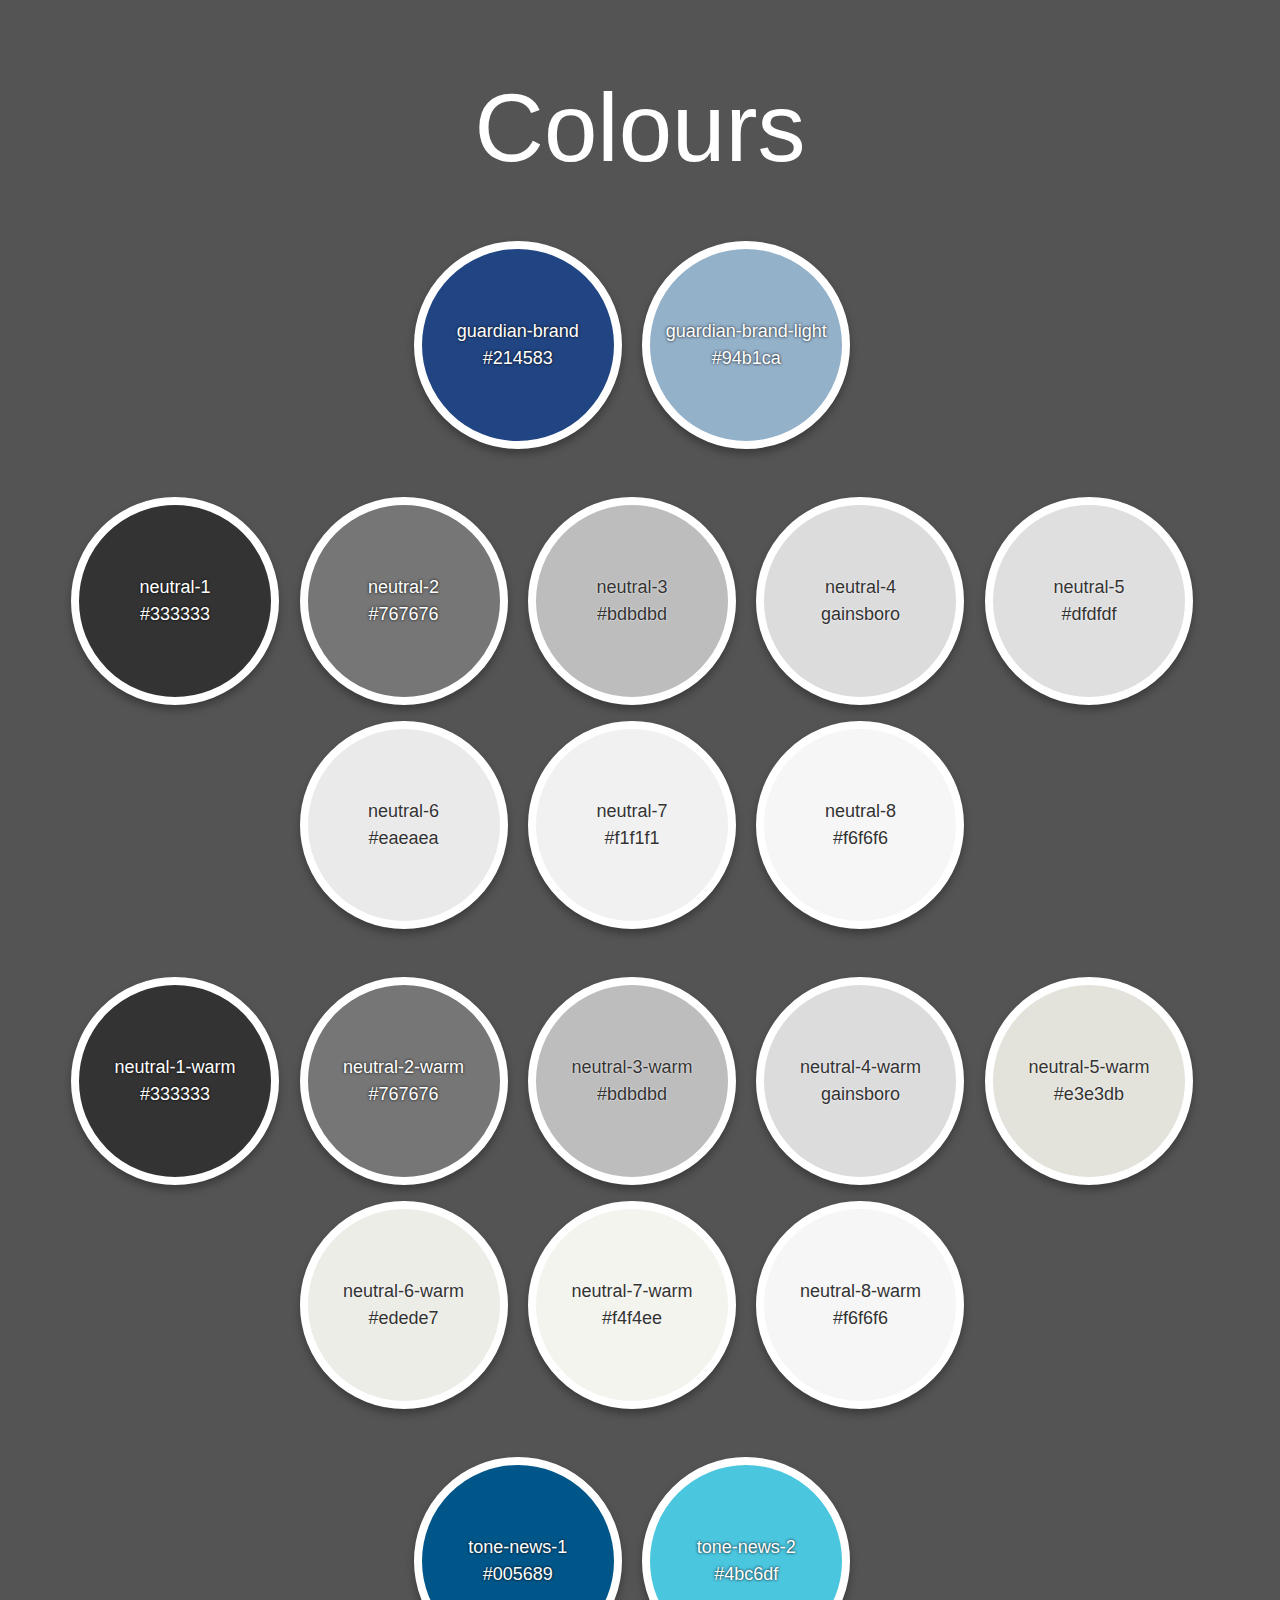
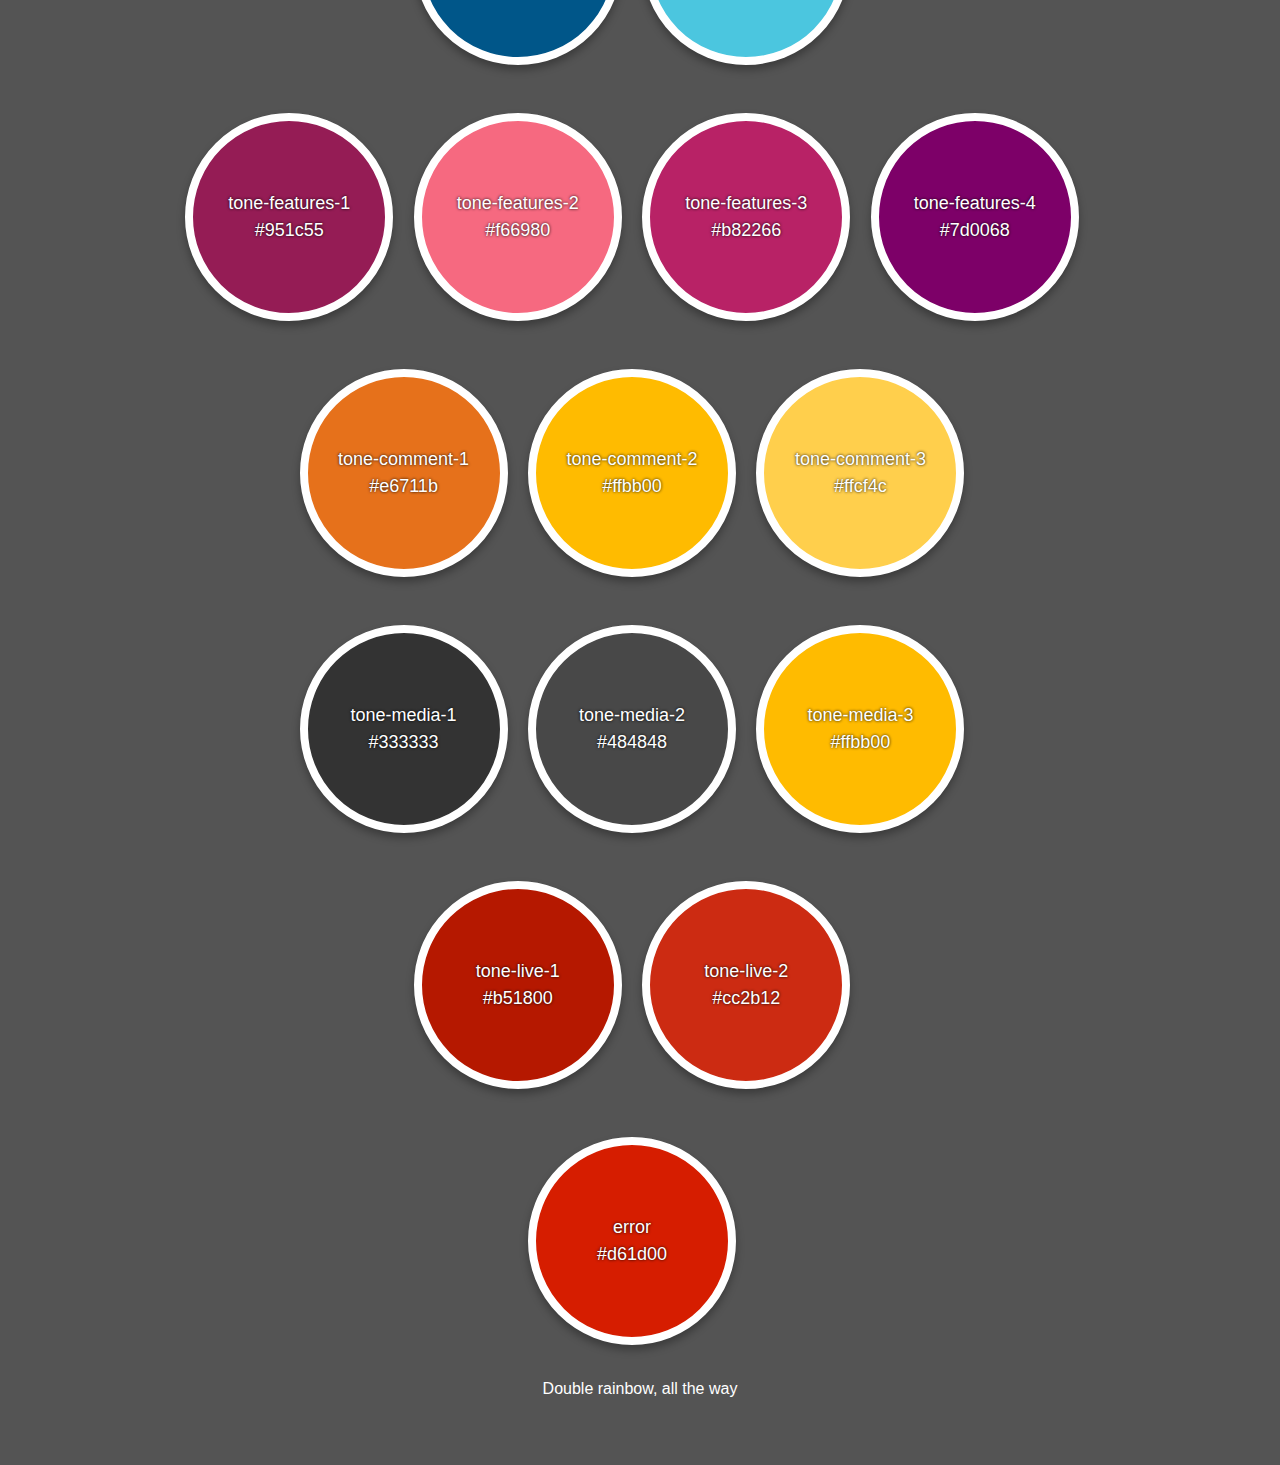
==== demo/index.html @ 1fb22610 "Initial commit" ====
<!DOCTYPE html>
<html lang="en">
<head>
    <meta name="charset" content="utf-8" />
    <title>Guardian Colours</title>
    <link href="styles.css" rel="stylesheet" type="text/css" />
</head>
<body>
    <h1>Colours</h1>

    <div class="b-guardian-brand"></div>
    <div class="b-guardian-brand-light"></div>

    <div class="clear"></div>

    <div class="b-neutral-1"></div>
    <div class="b-neutral-2"></div>
    <div class="b-neutral-3"></div>
    <div class="b-neutral-4"></div>
    <div class="b-neutral-5"></div>
    <div class="b-neutral-6"></div>
    <div class="b-neutral-7"></div>
    <div class="b-neutral-8"></div>

    <div class="clear"></div>

    <div class="b-neutral-1-warm"></div>
    <div class="b-neutral-2-warm"></div>
    <div class="b-neutral-3-warm"></div>
    <div class="b-neutral-4-warm"></div>
    <div class="b-neutral-5-warm"></div>
    <div class="b-neutral-6-warm"></div>
    <div class="b-neutral-7-warm"></div>
    <div class="b-neutral-8-warm"></div>

    <div class="clear"></div>

    <div class="b-tone-news-1"></div>
    <div class="b-tone-news-2"></div>

    <div class="clear"></div>

    <div class="b-tone-features-1"></div>
    <div class="b-tone-features-2"></div>
    <div class="b-tone-features-3"></div>
    <div class="b-tone-features-4"></div>

    <div class="clear"></div>

    <div class="b-tone-comment-1"></div>
    <div class="b-tone-comment-2"></div>
    <div class="b-tone-comment-3"></div>

    <div class="clear"></div>

    <div class="b-tone-media-1"></div>
    <div class="b-tone-media-2"></div>
    <div class="b-tone-media-3"></div>

    <div class="clear"></div>

    <div class="b-tone-live-1"></div>
    <div class="b-tone-live-2"></div>

    <div class="clear"></div>

    <div class="b-error"></div>

    <p>Double rainbow, all the way</p>
</body>
</html>
---- demo/styles.css ----
.b-guardian-brand {
  background: #214583; }

.b-guardian-brand-light {
  background: #94b1ca; }

.b-error {
  background: #d61d00; }

.b-neutral-1 {
  background: #333333; }

.b-neutral-2 {
  background: #767676; }

.b-neutral-3 {
  background: #bdbdbd; }

.b-neutral-4 {
  background: gainsboro; }

.b-neutral-5 {
  background: #dfdfdf; }

.b-neutral-6 {
  background: #eaeaea; }

.b-neutral-7 {
  background: #f1f1f1; }

.b-neutral-8 {
  background: #f6f6f6; }

.b-neutral-1-warm {
  background: #333333; }

.b-neutral-2-warm {
  background: #767676; }

.b-neutral-3-warm {
  background: #bdbdbd; }

.b-neutral-4-warm {
  background: gainsboro; }

.b-neutral-5-warm {
  background: #e3e3db; }

.b-neutral-6-warm {
  background: #edede7; }

.b-neutral-7-warm {
  background: #f4f4ee; }

.b-neutral-8-warm {
  background: #f6f6f6; }

.b-tone-news-1 {
  background: #005689; }

.b-tone-news-2 {
  background: #4bc6df; }

.b-tone-features-1 {
  background: #951c55; }

.b-tone-features-2 {
  background: #f66980; }

.b-tone-features-3 {
  background: #b82266; }

.b-tone-features-4 {
  background: #7d0068; }

.b-tone-comment-1 {
  background: #e6711b; }

.b-tone-comment-2 {
  background: #ffbb00; }

.b-tone-comment-3 {
  background: #ffcf4c; }

.b-tone-media-1 {
  background: #333333; }

.b-tone-media-2 {
  background: #484848; }

.b-tone-media-3 {
  background: #ffbb00; }

.b-tone-live-1 {
  background: #b51800; }

.b-tone-live-2 {
  background: #cc2b12; }

html {
  font: 200 1em/1.5 'Helvetica Neue', sans-serif;
  color: #ffffff;
  background: #545454;
  padding: 1em 1em 3em;
  -webkit-font-smoothing: antialiased;
  text-align: center; }

h1 {
  font: 100 6em/1 'Helvetica Neue', sans-serif; }

.clear {
  margin: 2em; }

[class^=b-] {
  display: inline-block;
  width: 12em;
  height: 12em;
  margin: 0 1em 1em 0;
  border-radius: 50%;
  vertical-align: middle;
  border: 8px solid #fff;
  text-align: center;
  text-shadow: #ffffff 0 0 2px;
  box-shadow: 0 5px 9px rgba(0, 0, 0, 0.3);
  color: #333333; }

.b-guardian-brand {
  text-shadow: 0 0 3px #000000;
  font-weight: 200;
  color: #ffffff; }
  .b-guardian-brand:before, .b-guardian-brand:after {
    font-size: 1.125em;
    width: 90%;
    display: inline-block; }
  .b-guardian-brand:before {
    margin-top: calc(50% - 1.5em);
    content: "guardian-brand"; }
  .b-guardian-brand:after {
    content: "#214583"; }

.b-guardian-brand-light {
  text-shadow: 0 0 3px #000000;
  font-weight: 200;
  color: #ffffff; }
  .b-guardian-brand-light:before, .b-guardian-brand-light:after {
    font-size: 1.125em;
    width: 90%;
    display: inline-block; }
  .b-guardian-brand-light:before {
    margin-top: calc(50% - 1.5em);
    content: "guardian-brand-light"; }
  .b-guardian-brand-light:after {
    content: "#94b1ca"; }

.b-error {
  text-shadow: 0 0 3px #000000;
  font-weight: 200;
  color: #ffffff; }
  .b-error:before, .b-error:after {
    font-size: 1.125em;
    width: 90%;
    display: inline-block; }
  .b-error:before {
    margin-top: calc(50% - 1.5em);
    content: "error"; }
  .b-error:after {
    content: "#d61d00"; }

.b-neutral-1 {
  text-shadow: 0 0 3px #000000;
  font-weight: 200;
  color: #ffffff; }
  .b-neutral-1:before, .b-neutral-1:after {
    font-size: 1.125em;
    width: 90%;
    display: inline-block; }
  .b-neutral-1:before {
    margin-top: calc(50% - 1.5em);
    content: "neutral-1"; }
  .b-neutral-1:after {
    content: "#333333"; }

.b-neutral-2 {
  text-shadow: 0 0 3px #000000;
  font-weight: 200;
  color: #ffffff; }
  .b-neutral-2:before, .b-neutral-2:after {
    font-size: 1.125em;
    width: 90%;
    display: inline-block; }
  .b-neutral-2:before {
    margin-top: calc(50% - 1.5em);
    content: "neutral-2"; }
  .b-neutral-2:after {
    content: "#767676"; }

.b-neutral-3:before, .b-neutral-3:after {
  font-size: 1.125em;
  width: 90%;
  display: inline-block; }
.b-neutral-3:before {
  margin-top: calc(50% - 1.5em);
  content: "neutral-3"; }
.b-neutral-3:after {
  content: "#bdbdbd"; }

.b-neutral-4:before, .b-neutral-4:after {
  font-size: 1.125em;
  width: 90%;
  display: inline-block; }
.b-neutral-4:before {
  margin-top: calc(50% - 1.5em);
  content: "neutral-4"; }
.b-neutral-4:after {
  content: "gainsboro"; }

.b-neutral-5:before, .b-neutral-5:after {
  font-size: 1.125em;
  width: 90%;
  display: inline-block; }
.b-neutral-5:before {
  margin-top: calc(50% - 1.5em);
  content: "neutral-5"; }
.b-neutral-5:after {
  content: "#dfdfdf"; }

.b-neutral-6:before, .b-neutral-6:after {
  font-size: 1.125em;
  width: 90%;
  display: inline-block; }
.b-neutral-6:before {
  margin-top: calc(50% - 1.5em);
  content: "neutral-6"; }
.b-neutral-6:after {
  content: "#eaeaea"; }

.b-neutral-7:before, .b-neutral-7:after {
  font-size: 1.125em;
  width: 90%;
  display: inline-block; }
.b-neutral-7:before {
  margin-top: calc(50% - 1.5em);
  content: "neutral-7"; }
.b-neutral-7:after {
  content: "#f1f1f1"; }

.b-neutral-8:before, .b-neutral-8:after {
  font-size: 1.125em;
  width: 90%;
  display: inline-block; }
.b-neutral-8:before {
  margin-top: calc(50% - 1.5em);
  content: "neutral-8"; }
.b-neutral-8:after {
  content: "#f6f6f6"; }

.b-neutral-1-warm {
  text-shadow: 0 0 3px #000000;
  font-weight: 200;
  color: #ffffff; }
  .b-neutral-1-warm:before, .b-neutral-1-warm:after {
    font-size: 1.125em;
    width: 90%;
    display: inline-block; }
  .b-neutral-1-warm:before {
    margin-top: calc(50% - 1.5em);
    content: "neutral-1-warm"; }
  .b-neutral-1-warm:after {
    content: "#333333"; }

.b-neutral-2-warm {
  text-shadow: 0 0 3px #000000;
  font-weight: 200;
  color: #ffffff; }
  .b-neutral-2-warm:before, .b-neutral-2-warm:after {
    font-size: 1.125em;
    width: 90%;
    display: inline-block; }
  .b-neutral-2-warm:before {
    margin-top: calc(50% - 1.5em);
    content: "neutral-2-warm"; }
  .b-neutral-2-warm:after {
    content: "#767676"; }

.b-neutral-3-warm:before, .b-neutral-3-warm:after {
  font-size: 1.125em;
  width: 90%;
  display: inline-block; }
.b-neutral-3-warm:before {
  margin-top: calc(50% - 1.5em);
  content: "neutral-3-warm"; }
.b-neutral-3-warm:after {
  content: "#bdbdbd"; }

.b-neutral-4-warm:before, .b-neutral-4-warm:after {
  font-size: 1.125em;
  width: 90%;
  display: inline-block; }
.b-neutral-4-warm:before {
  margin-top: calc(50% - 1.5em);
  content: "neutral-4-warm"; }
.b-neutral-4-warm:after {
  content: "gainsboro"; }

.b-neutral-5-warm:before, .b-neutral-5-warm:after {
  font-size: 1.125em;
  width: 90%;
  display: inline-block; }
.b-neutral-5-warm:before {
  margin-top: calc(50% - 1.5em);
  content: "neutral-5-warm"; }
.b-neutral-5-warm:after {
  content: "#e3e3db"; }

.b-neutral-6-warm:before, .b-neutral-6-warm:after {
  font-size: 1.125em;
  width: 90%;
  display: inline-block; }
.b-neutral-6-warm:before {
  margin-top: calc(50% - 1.5em);
  content: "neutral-6-warm"; }
.b-neutral-6-warm:after {
  content: "#edede7"; }

.b-neutral-7-warm:before, .b-neutral-7-warm:after {
  font-size: 1.125em;
  width: 90%;
  display: inline-block; }
.b-neutral-7-warm:before {
  margin-top: calc(50% - 1.5em);
  content: "neutral-7-warm"; }
.b-neutral-7-warm:after {
  content: "#f4f4ee"; }

.b-neutral-8-warm:before, .b-neutral-8-warm:after {
  font-size: 1.125em;
  width: 90%;
  display: inline-block; }
.b-neutral-8-warm:before {
  margin-top: calc(50% - 1.5em);
  content: "neutral-8-warm"; }
.b-neutral-8-warm:after {
  content: "#f6f6f6"; }

.b-tone-news-1 {
  text-shadow: 0 0 3px #000000;
  font-weight: 200;
  color: #ffffff; }
  .b-tone-news-1:before, .b-tone-news-1:after {
    font-size: 1.125em;
    width: 90%;
    display: inline-block; }
  .b-tone-news-1:before {
    margin-top: calc(50% - 1.5em);
    content: "tone-news-1"; }
  .b-tone-news-1:after {
    content: "#005689"; }

.b-tone-news-2 {
  text-shadow: 0 0 3px #000000;
  font-weight: 200;
  color: #ffffff; }
  .b-tone-news-2:before, .b-tone-news-2:after {
    font-size: 1.125em;
    width: 90%;
    display: inline-block; }
  .b-tone-news-2:before {
    margin-top: calc(50% - 1.5em);
    content: "tone-news-2"; }
  .b-tone-news-2:after {
    content: "#4bc6df"; }

.b-tone-features-1 {
  text-shadow: 0 0 3px #000000;
  font-weight: 200;
  color: #ffffff; }
  .b-tone-features-1:before, .b-tone-features-1:after {
    font-size: 1.125em;
    width: 90%;
    display: inline-block; }
  .b-tone-features-1:before {
    margin-top: calc(50% - 1.5em);
    content: "tone-features-1"; }
  .b-tone-features-1:after {
    content: "#951c55"; }

.b-tone-features-2 {
  text-shadow: 0 0 3px #000000;
  font-weight: 200;
  color: #ffffff; }
  .b-tone-features-2:before, .b-tone-features-2:after {
    font-size: 1.125em;
    width: 90%;
    display: inline-block; }
  .b-tone-features-2:before {
    margin-top: calc(50% - 1.5em);
    content: "tone-features-2"; }
  .b-tone-features-2:after {
    content: "#f66980"; }

.b-tone-features-3 {
  text-shadow: 0 0 3px #000000;
  font-weight: 200;
  color: #ffffff; }
  .b-tone-features-3:before, .b-tone-features-3:after {
    font-size: 1.125em;
    width: 90%;
    display: inline-block; }
  .b-tone-features-3:before {
    margin-top: calc(50% - 1.5em);
    content: "tone-features-3"; }
  .b-tone-features-3:after {
    content: "#b82266"; }

.b-tone-features-4 {
  text-shadow: 0 0 3px #000000;
  font-weight: 200;
  color: #ffffff; }
  .b-tone-features-4:before, .b-tone-features-4:after {
    font-size: 1.125em;
    width: 90%;
    display: inline-block; }
  .b-tone-features-4:before {
    margin-top: calc(50% - 1.5em);
    content: "tone-features-4"; }
  .b-tone-features-4:after {
    content: "#7d0068"; }

.b-tone-comment-1 {
  text-shadow: 0 0 3px #000000;
  font-weight: 200;
  color: #ffffff; }
  .b-tone-comment-1:before, .b-tone-comment-1:after {
    font-size: 1.125em;
    width: 90%;
    display: inline-block; }
  .b-tone-comment-1:before {
    margin-top: calc(50% - 1.5em);
    content: "tone-comment-1"; }
  .b-tone-comment-1:after {
    content: "#e6711b"; }

.b-tone-comment-2 {
  text-shadow: 0 0 3px #000000;
  font-weight: 200;
  color: #ffffff; }
  .b-tone-comment-2:before, .b-tone-comment-2:after {
    font-size: 1.125em;
    width: 90%;
    display: inline-block; }
  .b-tone-comment-2:before {
    margin-top: calc(50% - 1.5em);
    content: "tone-comment-2"; }
  .b-tone-comment-2:after {
    content: "#ffbb00"; }

.b-tone-comment-3 {
  text-shadow: 0 0 3px #000000;
  font-weight: 200;
  color: #ffffff; }
  .b-tone-comment-3:before, .b-tone-comment-3:after {
    font-size: 1.125em;
    width: 90%;
    display: inline-block; }
  .b-tone-comment-3:before {
    margin-top: calc(50% - 1.5em);
    content: "tone-comment-3"; }
  .b-tone-comment-3:after {
    content: "#ffcf4c"; }

.b-tone-media-1 {
  text-shadow: 0 0 3px #000000;
  font-weight: 200;
  color: #ffffff; }
  .b-tone-media-1:before, .b-tone-media-1:after {
    font-size: 1.125em;
    width: 90%;
    display: inline-block; }
  .b-tone-media-1:before {
    margin-top: calc(50% - 1.5em);
    content: "tone-media-1"; }
  .b-tone-media-1:after {
    content: "#333333"; }

.b-tone-media-2 {
  text-shadow: 0 0 3px #000000;
  font-weight: 200;
  color: #ffffff; }
  .b-tone-media-2:before, .b-tone-media-2:after {
    font-size: 1.125em;
    width: 90%;
    display: inline-block; }
  .b-tone-media-2:before {
    margin-top: calc(50% - 1.5em);
    content: "tone-media-2"; }
  .b-tone-media-2:after {
    content: "#484848"; }

.b-tone-media-3 {
  text-shadow: 0 0 3px #000000;
  font-weight: 200;
  color: #ffffff; }
  .b-tone-media-3:before, .b-tone-media-3:after {
    font-size: 1.125em;
    width: 90%;
    display: inline-block; }
  .b-tone-media-3:before {
    margin-top: calc(50% - 1.5em);
    content: "tone-media-3"; }
  .b-tone-media-3:after {
    content: "#ffbb00"; }

.b-tone-live-1 {
  text-shadow: 0 0 3px #000000;
  font-weight: 200;
  color: #ffffff; }
  .b-tone-live-1:before, .b-tone-live-1:after {
    font-size: 1.125em;
    width: 90%;
    display: inline-block; }
  .b-tone-live-1:before {
    margin-top: calc(50% - 1.5em);
    content: "tone-live-1"; }
  .b-tone-live-1:after {
    content: "#b51800"; }

.b-tone-live-2 {
  text-shadow: 0 0 3px #000000;
  font-weight: 200;
  color: #ffffff; }
  .b-tone-live-2:before, .b-tone-live-2:after {
    font-size: 1.125em;
    width: 90%;
    display: inline-block; }
  .b-tone-live-2:before {
    margin-top: calc(50% - 1.5em);
    content: "tone-live-2"; }
  .b-tone-live-2:after {
    content: "#cc2b12"; }
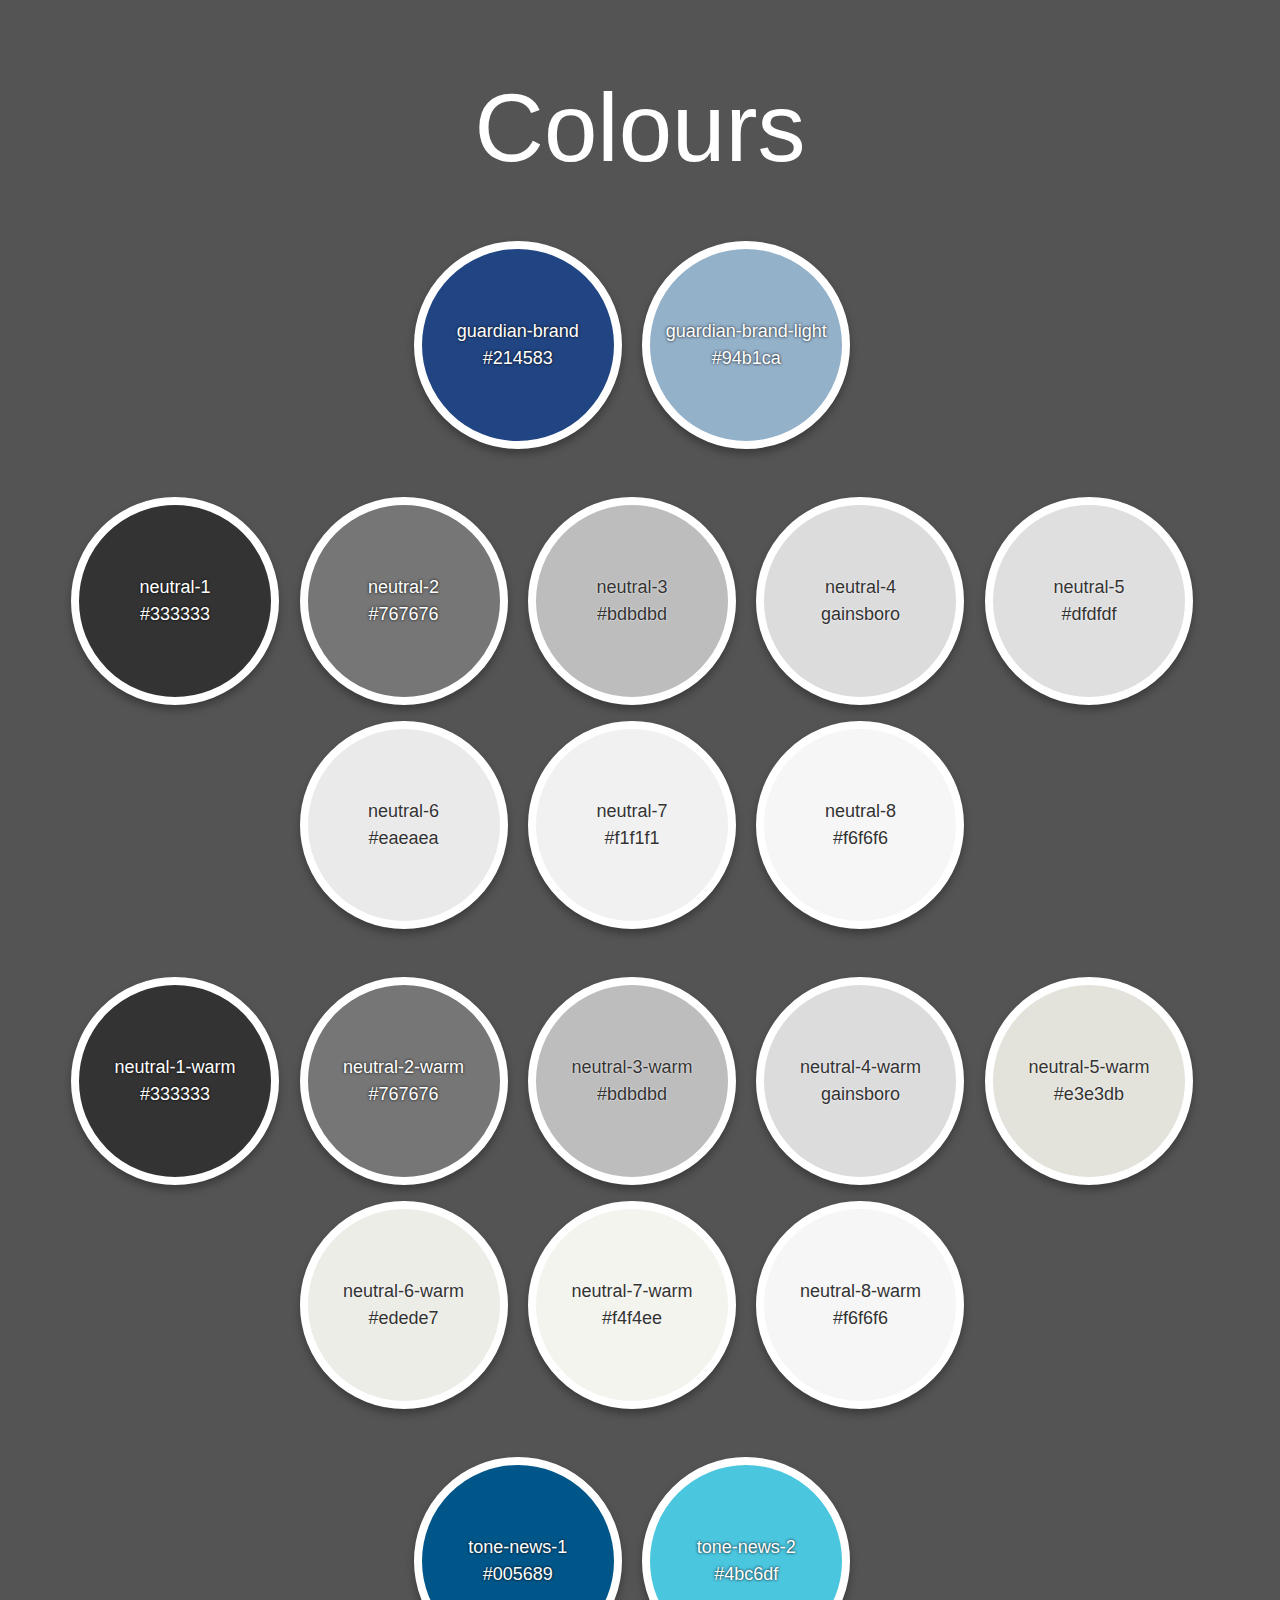
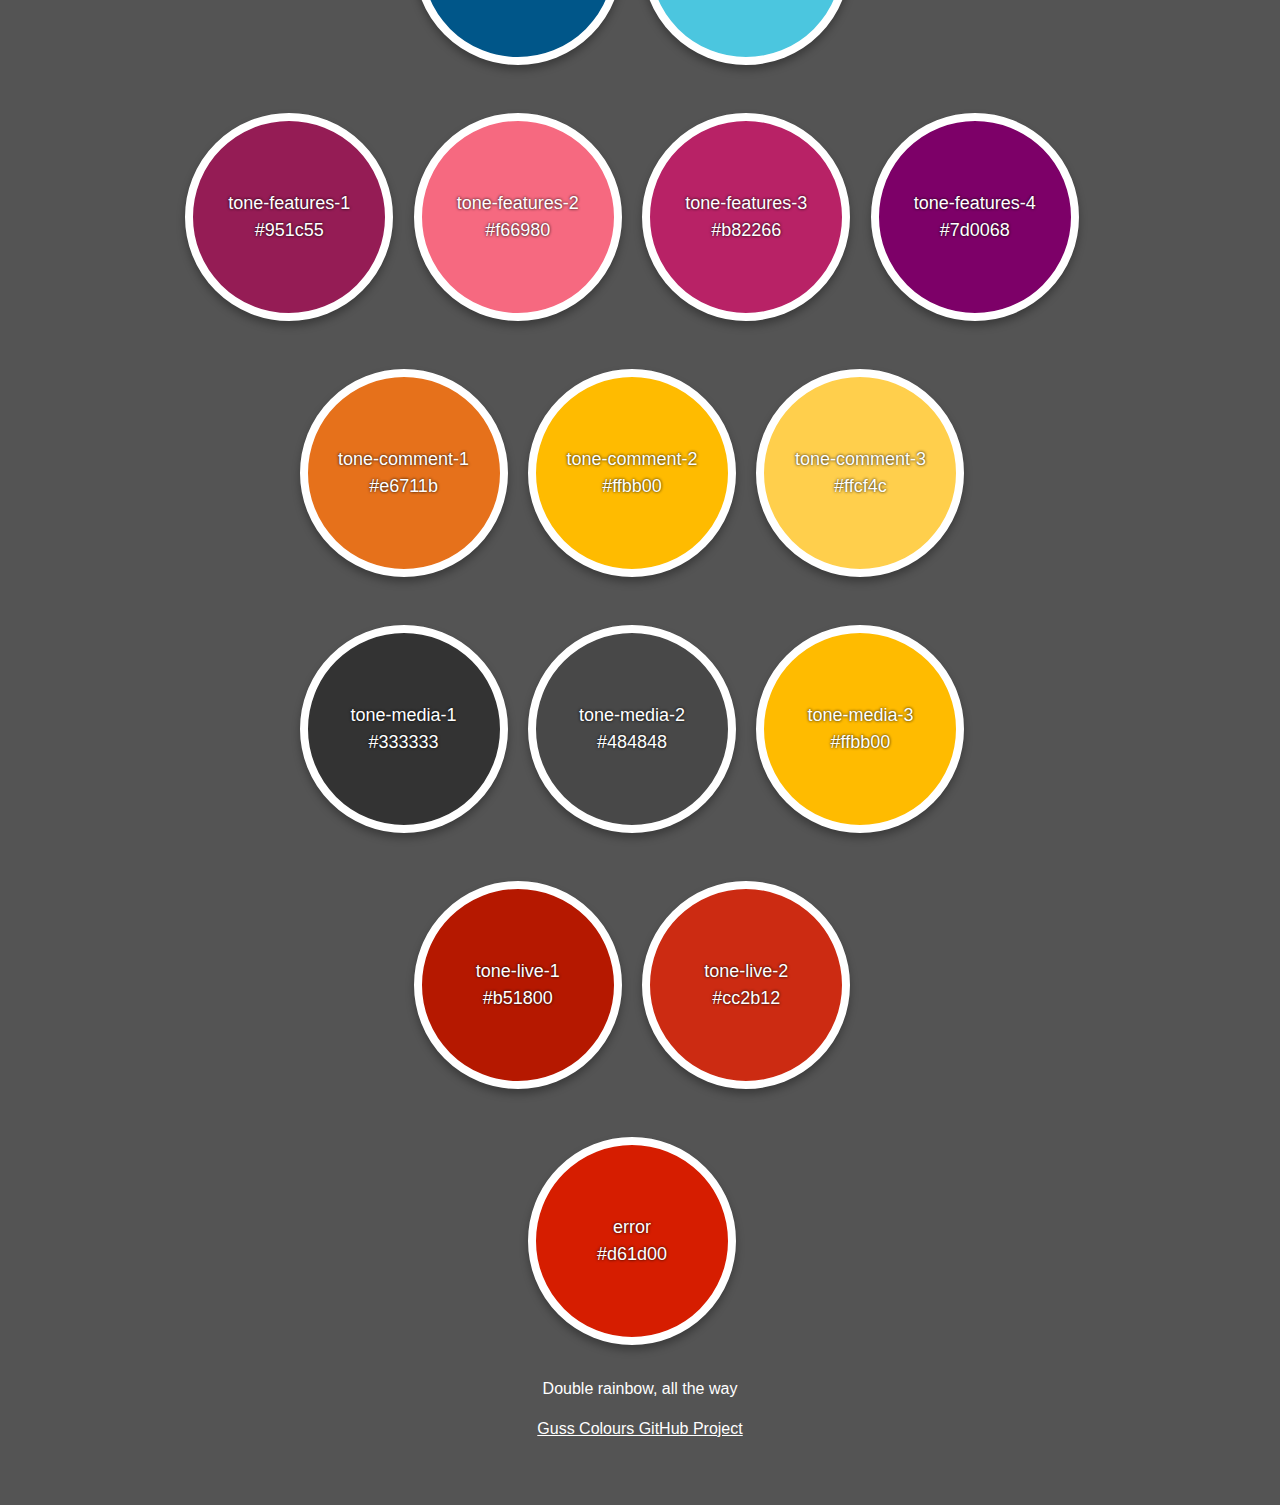
==== commit e966af7d: "Add link to repository in the demo" ====
--- a/demo/index.html
+++ b/demo/index.html
@@ -67,5 +67,6 @@
     <div class="b-error"></div>
 
     <p>Double rainbow, all the way</p>
+    <p><a href="https://github.com/guardian/guss-colours">Guss Colours GitHub Project</a></p>
 </body>
 </html>
--- a/demo/styles.css
+++ b/demo/styles.css
@@ -107,6 +107,9 @@
 
 h1 {
   font: 100 6em/1 'Helvetica Neue', sans-serif; }
+
+a {
+  color: #ffffff; }
 
 .clear {
   margin: 2em; }
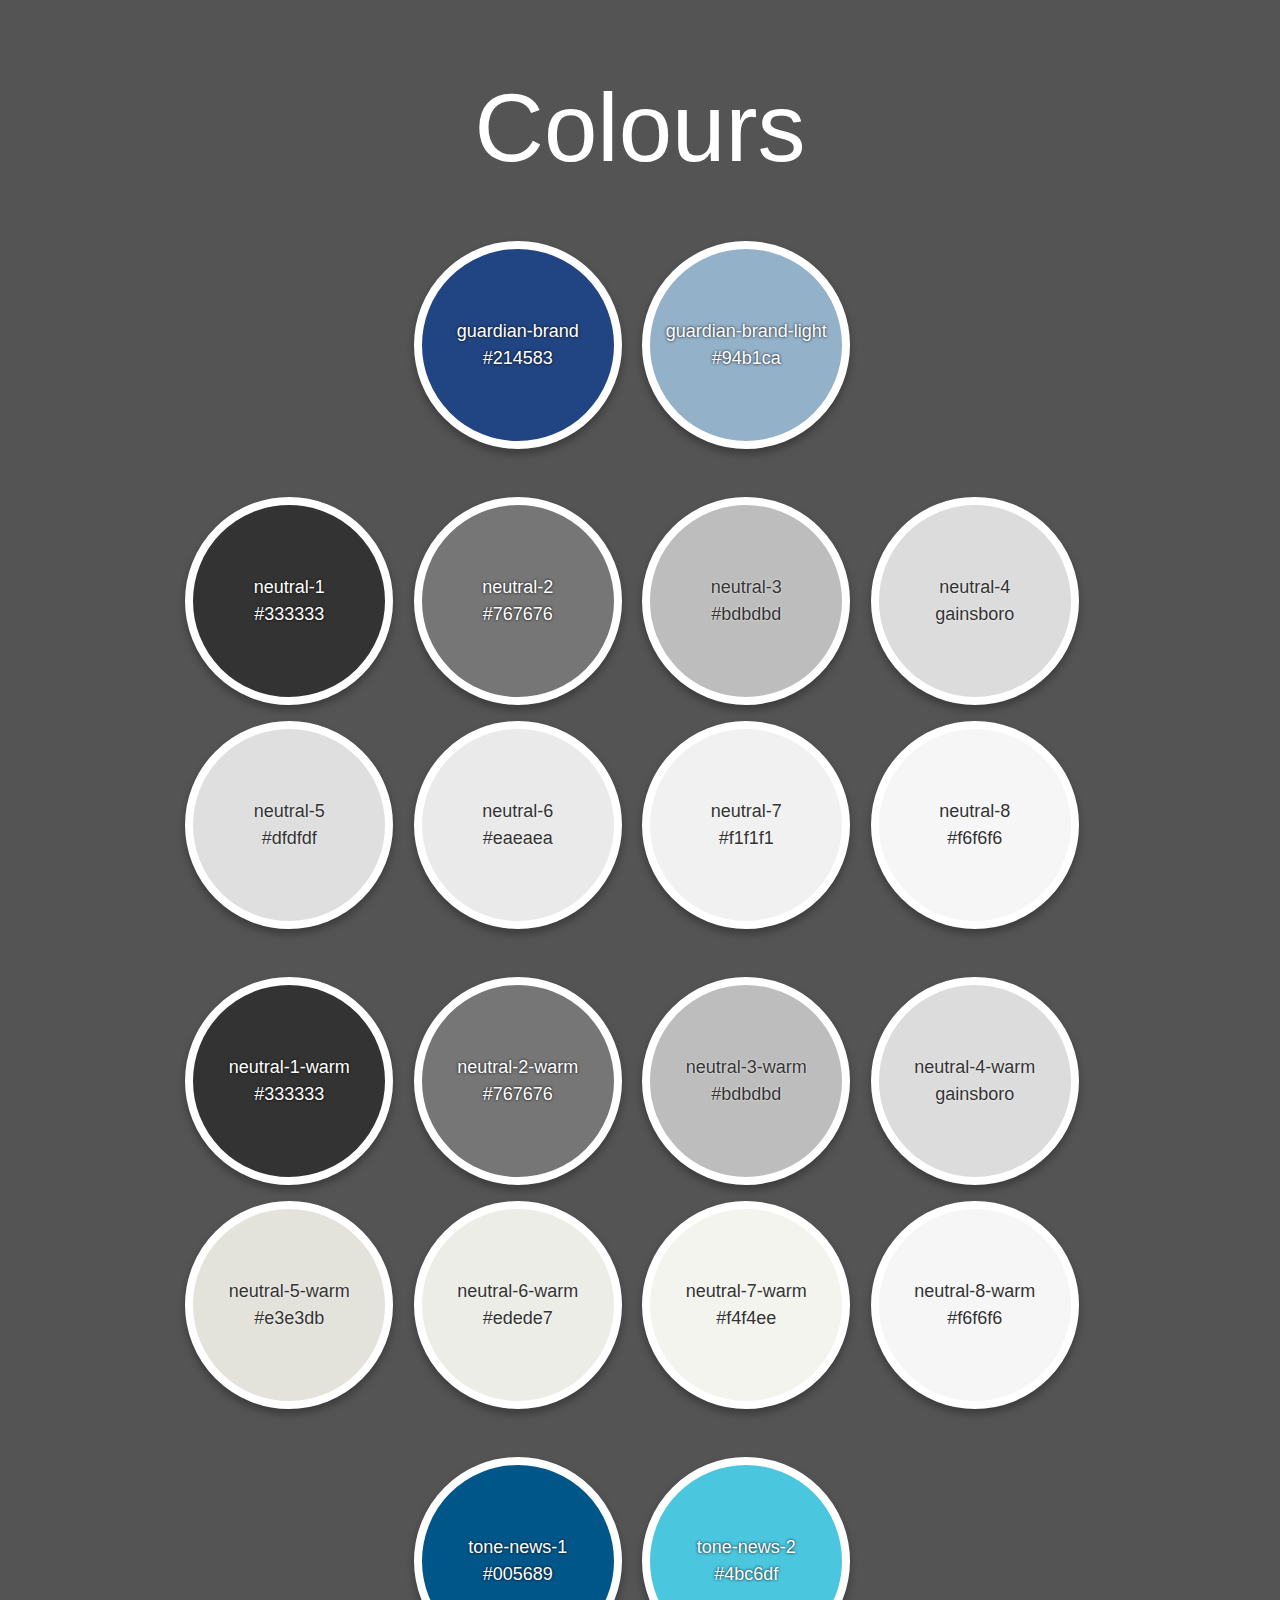
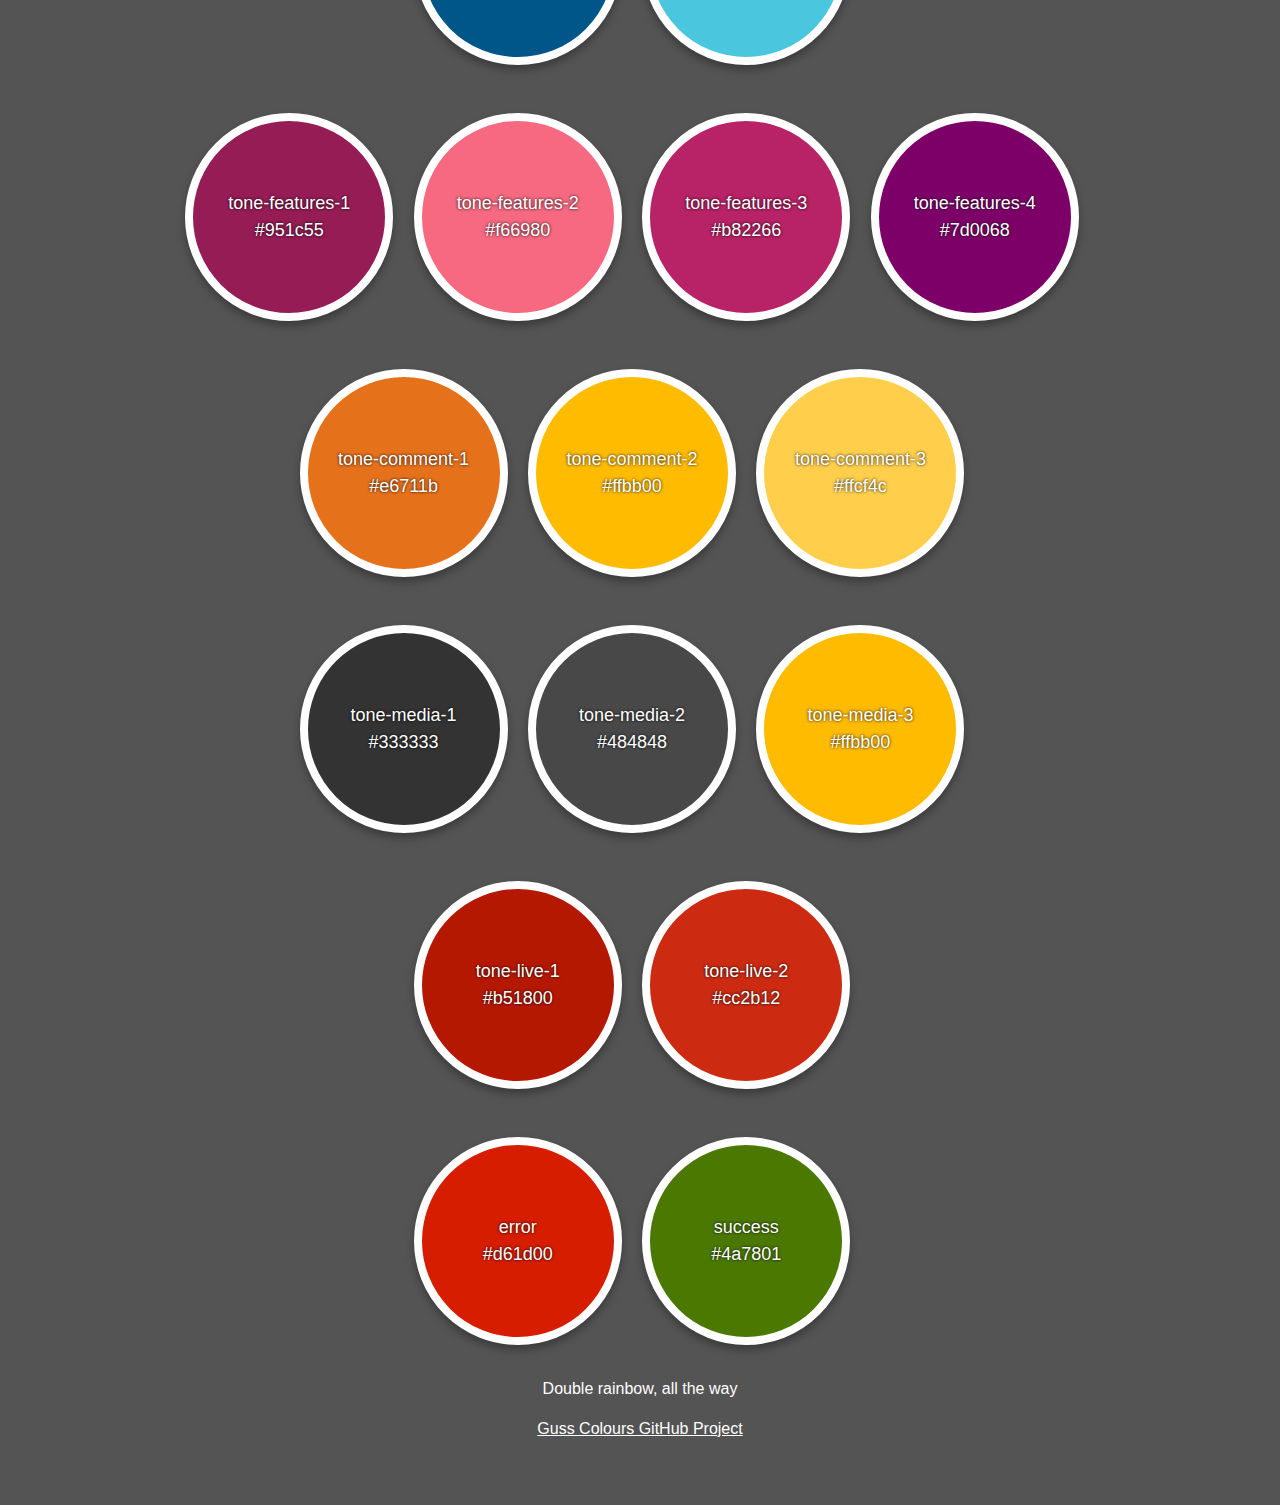
==== commit db9dcb24: "Add success colour" ====
--- a/demo/index.html
+++ b/demo/index.html
@@ -65,6 +65,7 @@
     <div class="clear"></div>
 
     <div class="b-error"></div>
+    <div class="b-success"></div>
 
     <p>Double rainbow, all the way</p>
     <p><a href="https://github.com/guardian/guss-colours">Guss Colours GitHub Project</a></p>
--- a/demo/styles.css
+++ b/demo/styles.css
@@ -1,3 +1,24 @@
+html {
+  max-width: 60em;
+  margin-left: auto;
+  margin-right: auto;
+  padding: 1em 1em 3em;
+  background: #545454;
+  font: 200 1em/1.5 'Helvetica Neue', sans-serif;
+  color: #ffffff;
+  text-align: center;
+  -moz-osx-font-smoothing: grayscale;
+  -webkit-font-smoothing: antialiased; }
+
+h1 {
+  font: 100 6em/1 'Helvetica Neue', sans-serif; }
+
+a {
+  color: #ffffff; }
+
+.clear {
+  margin: 2em; }
+
 .b-guardian-brand {
   background: #214583; }
 
@@ -7,6 +28,9 @@
 .b-error {
   background: #d61d00; }
 
+.b-success {
+  background: #4a7801; }
+
 .b-neutral-1 {
   background: #333333; }
 
@@ -96,23 +120,6 @@
 
 .b-tone-live-2 {
   background: #cc2b12; }
-
-html {
-  font: 200 1em/1.5 'Helvetica Neue', sans-serif;
-  color: #ffffff;
-  background: #545454;
-  padding: 1em 1em 3em;
-  -webkit-font-smoothing: antialiased;
-  text-align: center; }
-
-h1 {
-  font: 100 6em/1 'Helvetica Neue', sans-serif; }
-
-a {
-  color: #ffffff; }
-
-.clear {
-  margin: 2em; }
 
 [class^=b-] {
   display: inline-block;
@@ -169,6 +176,20 @@
   .b-error:after {
     content: "#d61d00"; }
 
+.b-success {
+  text-shadow: 0 0 3px #000000;
+  font-weight: 200;
+  color: #ffffff; }
+  .b-success:before, .b-success:after {
+    font-size: 1.125em;
+    width: 90%;
+    display: inline-block; }
+  .b-success:before {
+    margin-top: calc(50% - 1.5em);
+    content: "success"; }
+  .b-success:after {
+    content: "#4a7801"; }
+
 .b-neutral-1 {
   text-shadow: 0 0 3px #000000;
   font-weight: 200;
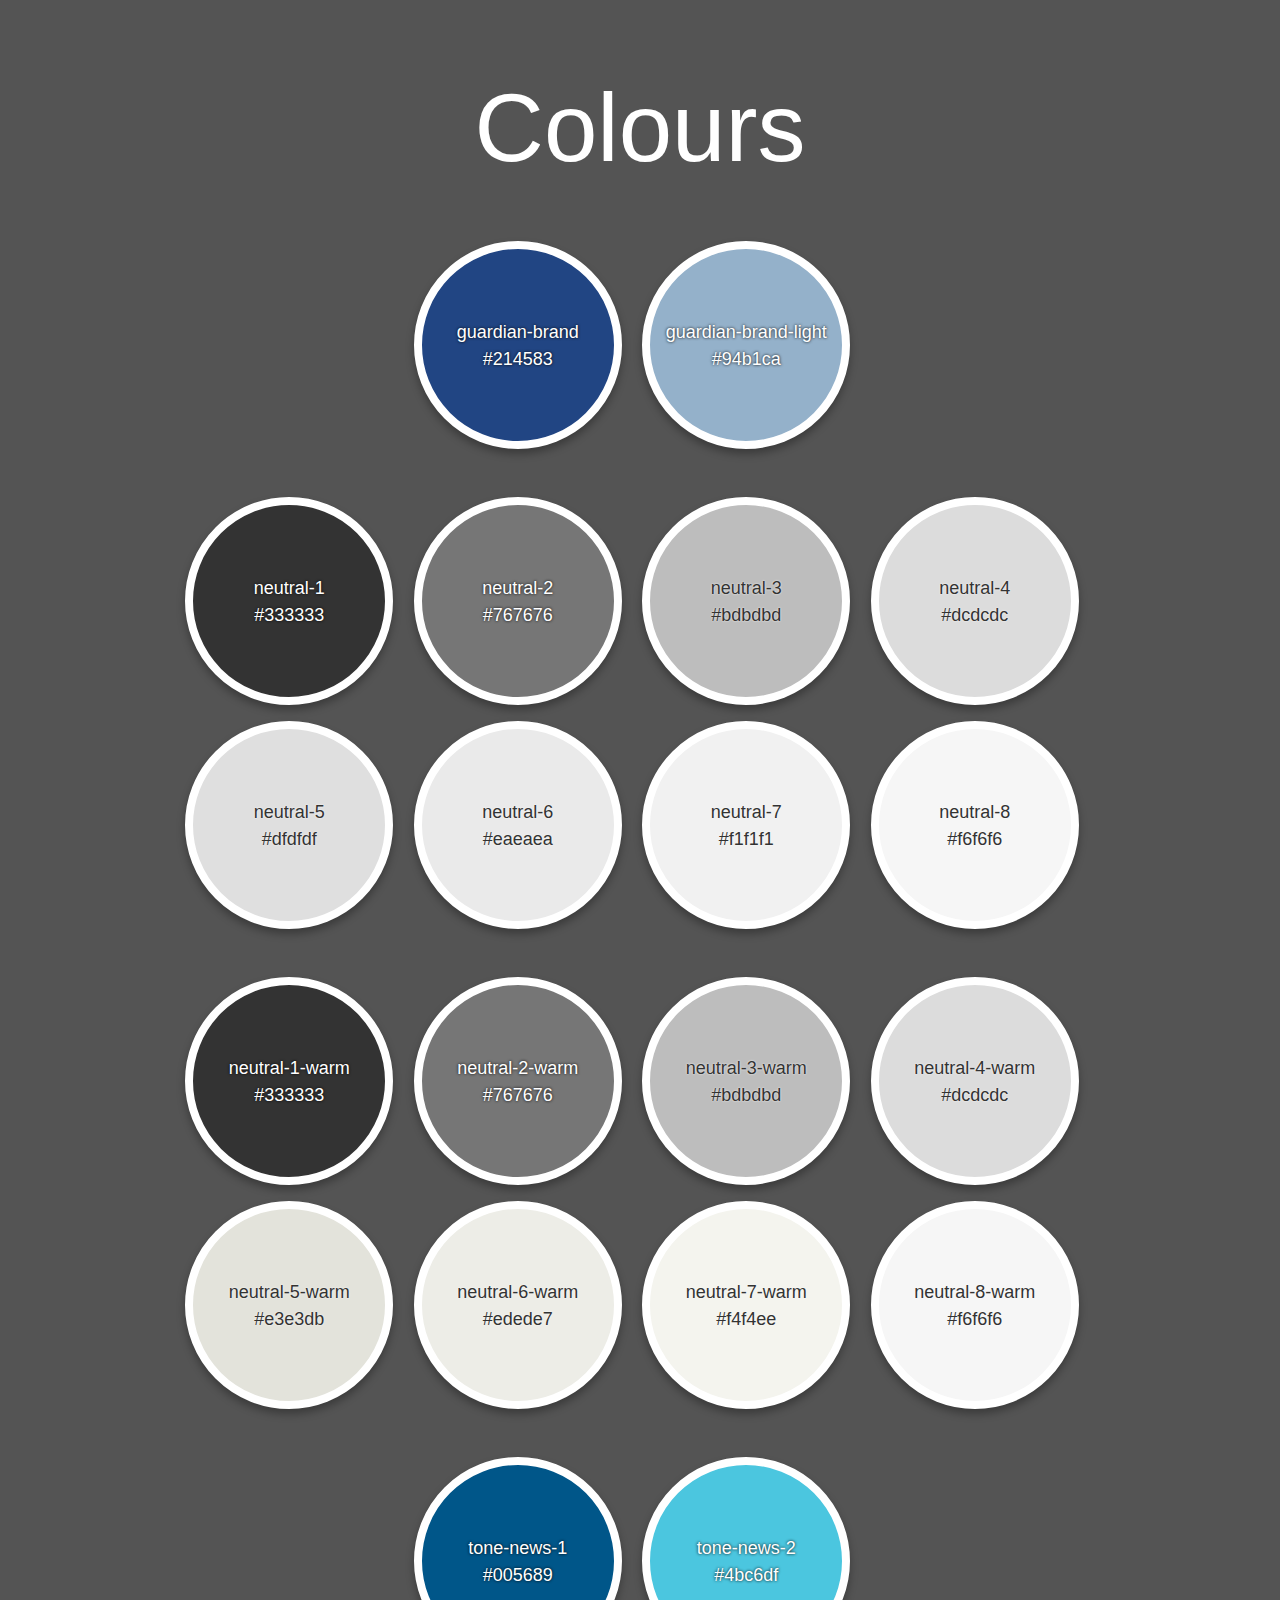
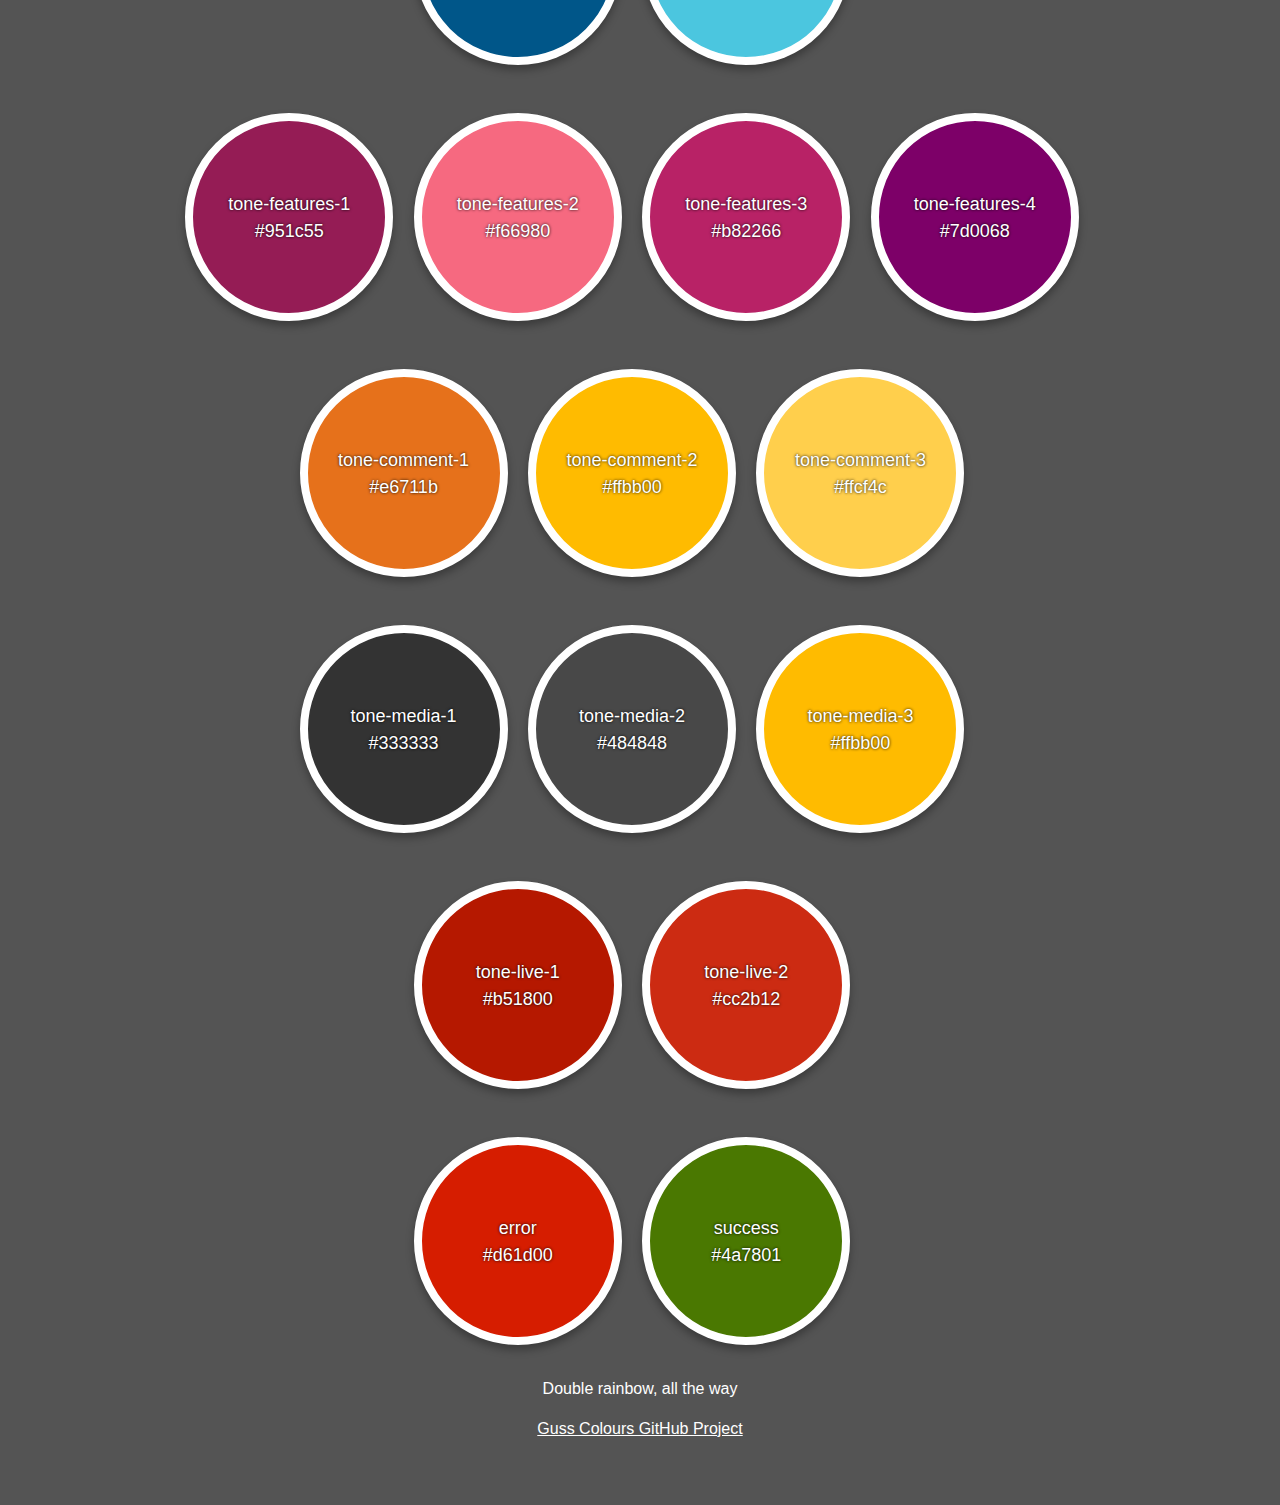
==== commit da5b8ff8: "Colour names and values are selectable" ====
--- a/demo/index.html
+++ b/demo/index.html
@@ -69,5 +69,38 @@
 
     <p>Double rainbow, all the way</p>
     <p><a href="https://github.com/guardian/guss-colours">Guss Colours GitHub Project</a></p>
+
+    <script>
+        // Enable iteration through querySelectorAll
+        // https://gist.github.com/DavidBruant/1016007
+        NodeList.prototype.forEach = Array.prototype.forEach;
+        HTMLCollection.prototype.forEach = Array.prototype.forEach; // Because of https://bugzilla.mozilla.org/show_bug.cgi?id=14869
+
+        (function() {
+            function componentToHex(c) {
+                var hex = c.toString(16);
+                return hex.length == 1 ? "0" + hex : hex;
+            }
+
+            function rgbToHex(r, g, b) {
+                return "#" + componentToHex(r) + componentToHex(g) + componentToHex(b);
+            }
+
+            document.querySelectorAll('[class^="b-"]').forEach(function (colour) {
+                var colourName  = window.getComputedStyle(colour, ':before').getPropertyValue('content');
+                 // Firefox returns a quoted string. We only need the text
+                colourName = colourName.replace(/"/g, '');
+
+                var colourValueRGB = getComputedStyle(colour).backgroundColor.match(/\d+/g);
+                var r = parseInt(colourValueRGB[0]).toString(16);
+                var g = parseInt(colourValueRGB[1]).toString(16);
+                var b = parseInt(colourValueRGB[2]).toString(16);
+                var hexColourValue = rgbToHex(r, g, b);
+
+                colour.innerHTML = '<span class="colour-name">' + colourName + '</span>'
+                                 + '<span class="colour-value">' + hexColourValue + '</span>';
+            })
+        })();
+    </script>
 </body>
 </html>
--- a/demo/styles.css
+++ b/demo/styles.css
@@ -20,106 +20,106 @@
   margin: 2em; }
 
 .b-guardian-brand {
-  background: #214583; }
+  background-color: #214583; }
 
 .b-guardian-brand-light {
-  background: #94b1ca; }
+  background-color: #94b1ca; }
 
 .b-error {
-  background: #d61d00; }
+  background-color: #d61d00; }
 
 .b-success {
-  background: #4a7801; }
+  background-color: #4a7801; }
 
 .b-neutral-1 {
-  background: #333333; }
+  background-color: #333333; }
 
 .b-neutral-2 {
-  background: #767676; }
+  background-color: #767676; }
 
 .b-neutral-3 {
-  background: #bdbdbd; }
+  background-color: #bdbdbd; }
 
 .b-neutral-4 {
-  background: gainsboro; }
+  background-color: gainsboro; }
 
 .b-neutral-5 {
-  background: #dfdfdf; }
+  background-color: #dfdfdf; }
 
 .b-neutral-6 {
-  background: #eaeaea; }
+  background-color: #eaeaea; }
 
 .b-neutral-7 {
-  background: #f1f1f1; }
+  background-color: #f1f1f1; }
 
 .b-neutral-8 {
-  background: #f6f6f6; }
+  background-color: #f6f6f6; }
 
 .b-neutral-1-warm {
-  background: #333333; }
+  background-color: #333333; }
 
 .b-neutral-2-warm {
-  background: #767676; }
+  background-color: #767676; }
 
 .b-neutral-3-warm {
-  background: #bdbdbd; }
+  background-color: #bdbdbd; }
 
 .b-neutral-4-warm {
-  background: gainsboro; }
+  background-color: gainsboro; }
 
 .b-neutral-5-warm {
-  background: #e3e3db; }
+  background-color: #e3e3db; }
 
 .b-neutral-6-warm {
-  background: #edede7; }
+  background-color: #edede7; }
 
 .b-neutral-7-warm {
-  background: #f4f4ee; }
+  background-color: #f4f4ee; }
 
 .b-neutral-8-warm {
-  background: #f6f6f6; }
+  background-color: #f6f6f6; }
 
 .b-tone-news-1 {
-  background: #005689; }
+  background-color: #005689; }
 
 .b-tone-news-2 {
-  background: #4bc6df; }
+  background-color: #4bc6df; }
 
 .b-tone-features-1 {
-  background: #951c55; }
+  background-color: #951c55; }
 
 .b-tone-features-2 {
-  background: #f66980; }
+  background-color: #f66980; }
 
 .b-tone-features-3 {
-  background: #b82266; }
+  background-color: #b82266; }
 
 .b-tone-features-4 {
-  background: #7d0068; }
+  background-color: #7d0068; }
 
 .b-tone-comment-1 {
-  background: #e6711b; }
+  background-color: #e6711b; }
 
 .b-tone-comment-2 {
-  background: #ffbb00; }
+  background-color: #ffbb00; }
 
 .b-tone-comment-3 {
-  background: #ffcf4c; }
+  background-color: #ffcf4c; }
 
 .b-tone-media-1 {
-  background: #333333; }
+  background-color: #333333; }
 
 .b-tone-media-2 {
-  background: #484848; }
+  background-color: #484848; }
 
 .b-tone-media-3 {
-  background: #ffbb00; }
+  background-color: #ffbb00; }
 
 .b-tone-live-1 {
-  background: #b51800; }
+  background-color: #b51800; }
 
 .b-tone-live-2 {
-  background: #cc2b12; }
+  background-color: #cc2b12; }
 
 [class^=b-] {
   display: inline-block;
@@ -134,430 +134,235 @@
   box-shadow: 0 5px 9px rgba(0, 0, 0, 0.3);
   color: #333333; }
 
-.b-guardian-brand {
-  text-shadow: 0 0 3px #000000;
-  font-weight: 200;
-  color: #ffffff; }
-  .b-guardian-brand:before, .b-guardian-brand:after {
-    font-size: 1.125em;
-    width: 90%;
-    display: inline-block; }
-  .b-guardian-brand:before {
-    margin-top: calc(50% - 1.5em);
-    content: "guardian-brand"; }
-  .b-guardian-brand:after {
-    content: "#214583"; }
-
-.b-guardian-brand-light {
-  text-shadow: 0 0 3px #000000;
-  font-weight: 200;
-  color: #ffffff; }
-  .b-guardian-brand-light:before, .b-guardian-brand-light:after {
-    font-size: 1.125em;
-    width: 90%;
-    display: inline-block; }
-  .b-guardian-brand-light:before {
-    margin-top: calc(50% - 1.5em);
-    content: "guardian-brand-light"; }
-  .b-guardian-brand-light:after {
-    content: "#94b1ca"; }
-
-.b-error {
-  text-shadow: 0 0 3px #000000;
-  font-weight: 200;
-  color: #ffffff; }
-  .b-error:before, .b-error:after {
-    font-size: 1.125em;
-    width: 90%;
-    display: inline-block; }
-  .b-error:before {
-    margin-top: calc(50% - 1.5em);
-    content: "error"; }
-  .b-error:after {
-    content: "#d61d00"; }
-
-.b-success {
-  text-shadow: 0 0 3px #000000;
-  font-weight: 200;
-  color: #ffffff; }
-  .b-success:before, .b-success:after {
-    font-size: 1.125em;
-    width: 90%;
-    display: inline-block; }
-  .b-success:before {
-    margin-top: calc(50% - 1.5em);
-    content: "success"; }
-  .b-success:after {
-    content: "#4a7801"; }
-
-.b-neutral-1 {
-  text-shadow: 0 0 3px #000000;
-  font-weight: 200;
-  color: #ffffff; }
-  .b-neutral-1:before, .b-neutral-1:after {
-    font-size: 1.125em;
-    width: 90%;
-    display: inline-block; }
-  .b-neutral-1:before {
-    margin-top: calc(50% - 1.5em);
-    content: "neutral-1"; }
-  .b-neutral-1:after {
-    content: "#333333"; }
-
-.b-neutral-2 {
-  text-shadow: 0 0 3px #000000;
-  font-weight: 200;
-  color: #ffffff; }
-  .b-neutral-2:before, .b-neutral-2:after {
-    font-size: 1.125em;
-    width: 90%;
-    display: inline-block; }
-  .b-neutral-2:before {
-    margin-top: calc(50% - 1.5em);
-    content: "neutral-2"; }
-  .b-neutral-2:after {
-    content: "#767676"; }
-
-.b-neutral-3:before, .b-neutral-3:after {
+.colour-name,
+.colour-value {
   font-size: 1.125em;
   width: 90%;
   display: inline-block; }
+
+.colour-name {
+  margin-top: calc(50% - 2.75em); }
+
+.b-guardian-brand {
+  text-shadow: 0 0 3px #000000;
+  font-weight: 200;
+  color: #ffffff; }
+  .b-guardian-brand:before {
+    visibility: hidden;
+    content: "guardian-brand"; }
+
+.b-guardian-brand-light {
+  text-shadow: 0 0 3px #000000;
+  font-weight: 200;
+  color: #ffffff; }
+  .b-guardian-brand-light:before {
+    visibility: hidden;
+    content: "guardian-brand-light"; }
+
+.b-error {
+  text-shadow: 0 0 3px #000000;
+  font-weight: 200;
+  color: #ffffff; }
+  .b-error:before {
+    visibility: hidden;
+    content: "error"; }
+
+.b-success {
+  text-shadow: 0 0 3px #000000;
+  font-weight: 200;
+  color: #ffffff; }
+  .b-success:before {
+    visibility: hidden;
+    content: "success"; }
+
+.b-neutral-1 {
+  text-shadow: 0 0 3px #000000;
+  font-weight: 200;
+  color: #ffffff; }
+  .b-neutral-1:before {
+    visibility: hidden;
+    content: "neutral-1"; }
+
+.b-neutral-2 {
+  text-shadow: 0 0 3px #000000;
+  font-weight: 200;
+  color: #ffffff; }
+  .b-neutral-2:before {
+    visibility: hidden;
+    content: "neutral-2"; }
+
 .b-neutral-3:before {
-  margin-top: calc(50% - 1.5em);
+  visibility: hidden;
   content: "neutral-3"; }
-.b-neutral-3:after {
-  content: "#bdbdbd"; }
-
-.b-neutral-4:before, .b-neutral-4:after {
-  font-size: 1.125em;
-  width: 90%;
-  display: inline-block; }
+
 .b-neutral-4:before {
-  margin-top: calc(50% - 1.5em);
+  visibility: hidden;
   content: "neutral-4"; }
-.b-neutral-4:after {
-  content: "gainsboro"; }
-
-.b-neutral-5:before, .b-neutral-5:after {
-  font-size: 1.125em;
-  width: 90%;
-  display: inline-block; }
+
 .b-neutral-5:before {
-  margin-top: calc(50% - 1.5em);
+  visibility: hidden;
   content: "neutral-5"; }
-.b-neutral-5:after {
-  content: "#dfdfdf"; }
-
-.b-neutral-6:before, .b-neutral-6:after {
-  font-size: 1.125em;
-  width: 90%;
-  display: inline-block; }
+
 .b-neutral-6:before {
-  margin-top: calc(50% - 1.5em);
+  visibility: hidden;
   content: "neutral-6"; }
-.b-neutral-6:after {
-  content: "#eaeaea"; }
-
-.b-neutral-7:before, .b-neutral-7:after {
-  font-size: 1.125em;
-  width: 90%;
-  display: inline-block; }
+
 .b-neutral-7:before {
-  margin-top: calc(50% - 1.5em);
+  visibility: hidden;
   content: "neutral-7"; }
-.b-neutral-7:after {
-  content: "#f1f1f1"; }
-
-.b-neutral-8:before, .b-neutral-8:after {
-  font-size: 1.125em;
-  width: 90%;
-  display: inline-block; }
+
 .b-neutral-8:before {
-  margin-top: calc(50% - 1.5em);
+  visibility: hidden;
   content: "neutral-8"; }
-.b-neutral-8:after {
-  content: "#f6f6f6"; }
 
 .b-neutral-1-warm {
   text-shadow: 0 0 3px #000000;
   font-weight: 200;
   color: #ffffff; }
-  .b-neutral-1-warm:before, .b-neutral-1-warm:after {
-    font-size: 1.125em;
-    width: 90%;
-    display: inline-block; }
   .b-neutral-1-warm:before {
-    margin-top: calc(50% - 1.5em);
+    visibility: hidden;
     content: "neutral-1-warm"; }
-  .b-neutral-1-warm:after {
-    content: "#333333"; }
 
 .b-neutral-2-warm {
   text-shadow: 0 0 3px #000000;
   font-weight: 200;
   color: #ffffff; }
-  .b-neutral-2-warm:before, .b-neutral-2-warm:after {
-    font-size: 1.125em;
-    width: 90%;
-    display: inline-block; }
   .b-neutral-2-warm:before {
-    margin-top: calc(50% - 1.5em);
+    visibility: hidden;
     content: "neutral-2-warm"; }
-  .b-neutral-2-warm:after {
-    content: "#767676"; }
-
-.b-neutral-3-warm:before, .b-neutral-3-warm:after {
-  font-size: 1.125em;
-  width: 90%;
-  display: inline-block; }
+
 .b-neutral-3-warm:before {
-  margin-top: calc(50% - 1.5em);
+  visibility: hidden;
   content: "neutral-3-warm"; }
-.b-neutral-3-warm:after {
-  content: "#bdbdbd"; }
-
-.b-neutral-4-warm:before, .b-neutral-4-warm:after {
-  font-size: 1.125em;
-  width: 90%;
-  display: inline-block; }
+
 .b-neutral-4-warm:before {
-  margin-top: calc(50% - 1.5em);
+  visibility: hidden;
   content: "neutral-4-warm"; }
-.b-neutral-4-warm:after {
-  content: "gainsboro"; }
-
-.b-neutral-5-warm:before, .b-neutral-5-warm:after {
-  font-size: 1.125em;
-  width: 90%;
-  display: inline-block; }
+
 .b-neutral-5-warm:before {
-  margin-top: calc(50% - 1.5em);
+  visibility: hidden;
   content: "neutral-5-warm"; }
-.b-neutral-5-warm:after {
-  content: "#e3e3db"; }
-
-.b-neutral-6-warm:before, .b-neutral-6-warm:after {
-  font-size: 1.125em;
-  width: 90%;
-  display: inline-block; }
+
 .b-neutral-6-warm:before {
-  margin-top: calc(50% - 1.5em);
+  visibility: hidden;
   content: "neutral-6-warm"; }
-.b-neutral-6-warm:after {
-  content: "#edede7"; }
-
-.b-neutral-7-warm:before, .b-neutral-7-warm:after {
-  font-size: 1.125em;
-  width: 90%;
-  display: inline-block; }
+
 .b-neutral-7-warm:before {
-  margin-top: calc(50% - 1.5em);
+  visibility: hidden;
   content: "neutral-7-warm"; }
-.b-neutral-7-warm:after {
-  content: "#f4f4ee"; }
-
-.b-neutral-8-warm:before, .b-neutral-8-warm:after {
-  font-size: 1.125em;
-  width: 90%;
-  display: inline-block; }
+
 .b-neutral-8-warm:before {
-  margin-top: calc(50% - 1.5em);
+  visibility: hidden;
   content: "neutral-8-warm"; }
-.b-neutral-8-warm:after {
-  content: "#f6f6f6"; }
 
 .b-tone-news-1 {
   text-shadow: 0 0 3px #000000;
   font-weight: 200;
   color: #ffffff; }
-  .b-tone-news-1:before, .b-tone-news-1:after {
-    font-size: 1.125em;
-    width: 90%;
-    display: inline-block; }
   .b-tone-news-1:before {
-    margin-top: calc(50% - 1.5em);
+    visibility: hidden;
     content: "tone-news-1"; }
-  .b-tone-news-1:after {
-    content: "#005689"; }
 
 .b-tone-news-2 {
   text-shadow: 0 0 3px #000000;
   font-weight: 200;
   color: #ffffff; }
-  .b-tone-news-2:before, .b-tone-news-2:after {
-    font-size: 1.125em;
-    width: 90%;
-    display: inline-block; }
   .b-tone-news-2:before {
-    margin-top: calc(50% - 1.5em);
+    visibility: hidden;
     content: "tone-news-2"; }
-  .b-tone-news-2:after {
-    content: "#4bc6df"; }
 
 .b-tone-features-1 {
   text-shadow: 0 0 3px #000000;
   font-weight: 200;
   color: #ffffff; }
-  .b-tone-features-1:before, .b-tone-features-1:after {
-    font-size: 1.125em;
-    width: 90%;
-    display: inline-block; }
   .b-tone-features-1:before {
-    margin-top: calc(50% - 1.5em);
+    visibility: hidden;
     content: "tone-features-1"; }
-  .b-tone-features-1:after {
-    content: "#951c55"; }
 
 .b-tone-features-2 {
   text-shadow: 0 0 3px #000000;
   font-weight: 200;
   color: #ffffff; }
-  .b-tone-features-2:before, .b-tone-features-2:after {
-    font-size: 1.125em;
-    width: 90%;
-    display: inline-block; }
   .b-tone-features-2:before {
-    margin-top: calc(50% - 1.5em);
+    visibility: hidden;
     content: "tone-features-2"; }
-  .b-tone-features-2:after {
-    content: "#f66980"; }
 
 .b-tone-features-3 {
   text-shadow: 0 0 3px #000000;
   font-weight: 200;
   color: #ffffff; }
-  .b-tone-features-3:before, .b-tone-features-3:after {
-    font-size: 1.125em;
-    width: 90%;
-    display: inline-block; }
   .b-tone-features-3:before {
-    margin-top: calc(50% - 1.5em);
+    visibility: hidden;
     content: "tone-features-3"; }
-  .b-tone-features-3:after {
-    content: "#b82266"; }
 
 .b-tone-features-4 {
   text-shadow: 0 0 3px #000000;
   font-weight: 200;
   color: #ffffff; }
-  .b-tone-features-4:before, .b-tone-features-4:after {
-    font-size: 1.125em;
-    width: 90%;
-    display: inline-block; }
   .b-tone-features-4:before {
-    margin-top: calc(50% - 1.5em);
+    visibility: hidden;
     content: "tone-features-4"; }
-  .b-tone-features-4:after {
-    content: "#7d0068"; }
 
 .b-tone-comment-1 {
   text-shadow: 0 0 3px #000000;
   font-weight: 200;
   color: #ffffff; }
-  .b-tone-comment-1:before, .b-tone-comment-1:after {
-    font-size: 1.125em;
-    width: 90%;
-    display: inline-block; }
   .b-tone-comment-1:before {
-    margin-top: calc(50% - 1.5em);
+    visibility: hidden;
     content: "tone-comment-1"; }
-  .b-tone-comment-1:after {
-    content: "#e6711b"; }
 
 .b-tone-comment-2 {
   text-shadow: 0 0 3px #000000;
   font-weight: 200;
   color: #ffffff; }
-  .b-tone-comment-2:before, .b-tone-comment-2:after {
-    font-size: 1.125em;
-    width: 90%;
-    display: inline-block; }
   .b-tone-comment-2:before {
-    margin-top: calc(50% - 1.5em);
+    visibility: hidden;
     content: "tone-comment-2"; }
-  .b-tone-comment-2:after {
-    content: "#ffbb00"; }
 
 .b-tone-comment-3 {
   text-shadow: 0 0 3px #000000;
   font-weight: 200;
   color: #ffffff; }
-  .b-tone-comment-3:before, .b-tone-comment-3:after {
-    font-size: 1.125em;
-    width: 90%;
-    display: inline-block; }
   .b-tone-comment-3:before {
-    margin-top: calc(50% - 1.5em);
+    visibility: hidden;
     content: "tone-comment-3"; }
-  .b-tone-comment-3:after {
-    content: "#ffcf4c"; }
 
 .b-tone-media-1 {
   text-shadow: 0 0 3px #000000;
   font-weight: 200;
   color: #ffffff; }
-  .b-tone-media-1:before, .b-tone-media-1:after {
-    font-size: 1.125em;
-    width: 90%;
-    display: inline-block; }
   .b-tone-media-1:before {
-    margin-top: calc(50% - 1.5em);
+    visibility: hidden;
     content: "tone-media-1"; }
-  .b-tone-media-1:after {
-    content: "#333333"; }
 
 .b-tone-media-2 {
   text-shadow: 0 0 3px #000000;
   font-weight: 200;
   color: #ffffff; }
-  .b-tone-media-2:before, .b-tone-media-2:after {
-    font-size: 1.125em;
-    width: 90%;
-    display: inline-block; }
   .b-tone-media-2:before {
-    margin-top: calc(50% - 1.5em);
+    visibility: hidden;
     content: "tone-media-2"; }
-  .b-tone-media-2:after {
-    content: "#484848"; }
 
 .b-tone-media-3 {
   text-shadow: 0 0 3px #000000;
   font-weight: 200;
   color: #ffffff; }
-  .b-tone-media-3:before, .b-tone-media-3:after {
-    font-size: 1.125em;
-    width: 90%;
-    display: inline-block; }
   .b-tone-media-3:before {
-    margin-top: calc(50% - 1.5em);
+    visibility: hidden;
     content: "tone-media-3"; }
-  .b-tone-media-3:after {
-    content: "#ffbb00"; }
 
 .b-tone-live-1 {
   text-shadow: 0 0 3px #000000;
   font-weight: 200;
   color: #ffffff; }
-  .b-tone-live-1:before, .b-tone-live-1:after {
-    font-size: 1.125em;
-    width: 90%;
-    display: inline-block; }
   .b-tone-live-1:before {
-    margin-top: calc(50% - 1.5em);
+    visibility: hidden;
     content: "tone-live-1"; }
-  .b-tone-live-1:after {
-    content: "#b51800"; }
 
 .b-tone-live-2 {
   text-shadow: 0 0 3px #000000;
   font-weight: 200;
   color: #ffffff; }
-  .b-tone-live-2:before, .b-tone-live-2:after {
-    font-size: 1.125em;
-    width: 90%;
-    display: inline-block; }
   .b-tone-live-2:before {
-    margin-top: calc(50% - 1.5em);
+    visibility: hidden;
     content: "tone-live-2"; }
-  .b-tone-live-2:after {
-    content: "#cc2b12"; }
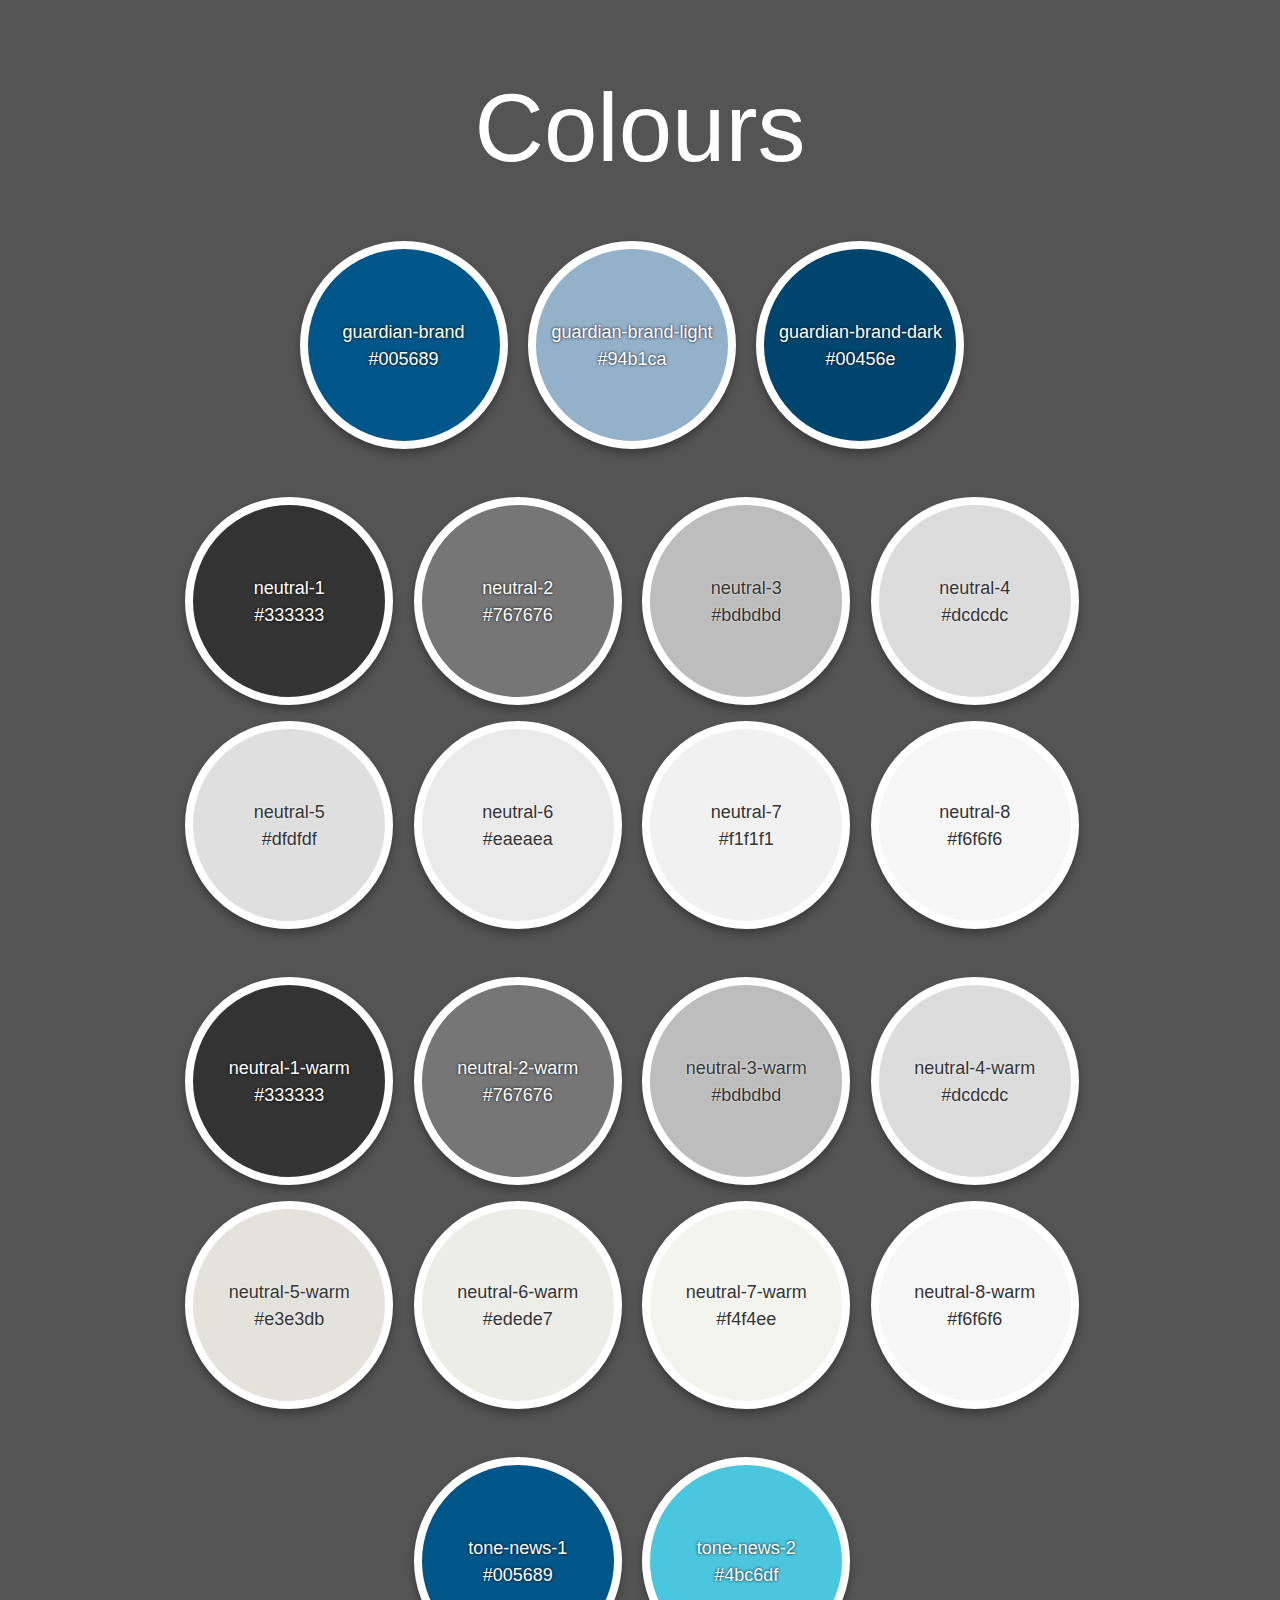
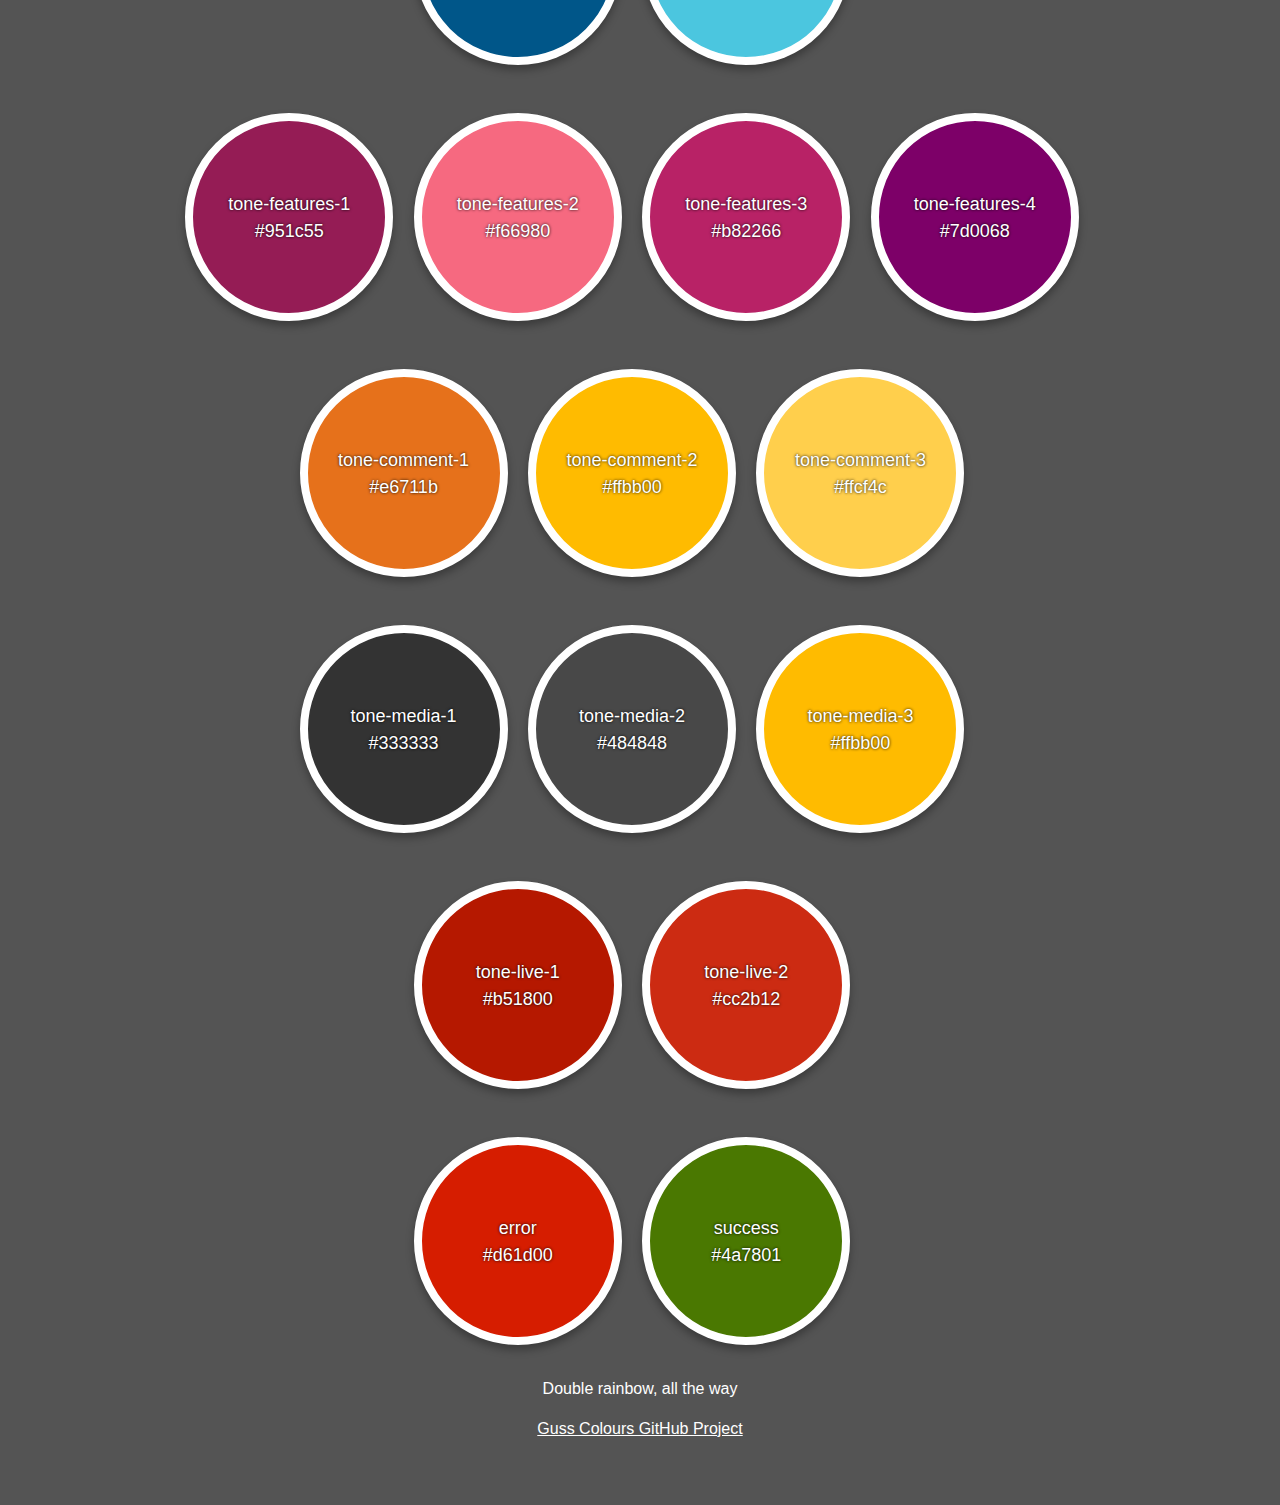
==== commit 781000d6: "add demo changes" ====
--- a/demo/index.html
+++ b/demo/index.html
@@ -10,6 +10,7 @@
 
     <div class="b-guardian-brand"></div>
     <div class="b-guardian-brand-light"></div>
+    <div class="b-guardian-brand-dark"></div>
 
     <div class="clear"></div>
 
--- a/demo/styles.css
+++ b/demo/styles.css
@@ -1,3 +1,27 @@
+/**
+ * Guss default colours
+ * 
+ * @type Map
+ */
+/**
+ * Get a color from initial color palette
+ * 
+ * @param {String} $name                    - color to get
+ * @param {Map}    $palette ($guss-colours) - palette
+ *
+ * @requires {variable} guss-colours
+ *
+ * @return {Color | Null}
+ */
+/**
+ * Generate a color palette
+ *
+ * @param {Map}    $palette  ($guss-colours) - palette
+ * @param {String} $prefix   (c-)            - prefix
+ * @param {String} $property (color)         - property
+ *
+ * @requires {variable} guss-colours
+ */
 html {
   max-width: 60em;
   margin-left: auto;
@@ -20,10 +44,13 @@
   margin: 2em; }
 
 .b-guardian-brand {
-  background-color: #214583; }
+  background-color: #005689; }
 
 .b-guardian-brand-light {
   background-color: #94b1ca; }
+
+.b-guardian-brand-dark {
+  background-color: #00456e; }
 
 .b-error {
   background-color: #d61d00; }
@@ -159,6 +186,14 @@
     visibility: hidden;
     content: "guardian-brand-light"; }
 
+.b-guardian-brand-dark {
+  text-shadow: 0 0 3px #000000;
+  font-weight: 200;
+  color: #ffffff; }
+  .b-guardian-brand-dark:before {
+    visibility: hidden;
+    content: "guardian-brand-dark"; }
+
 .b-error {
   text-shadow: 0 0 3px #000000;
   font-weight: 200;
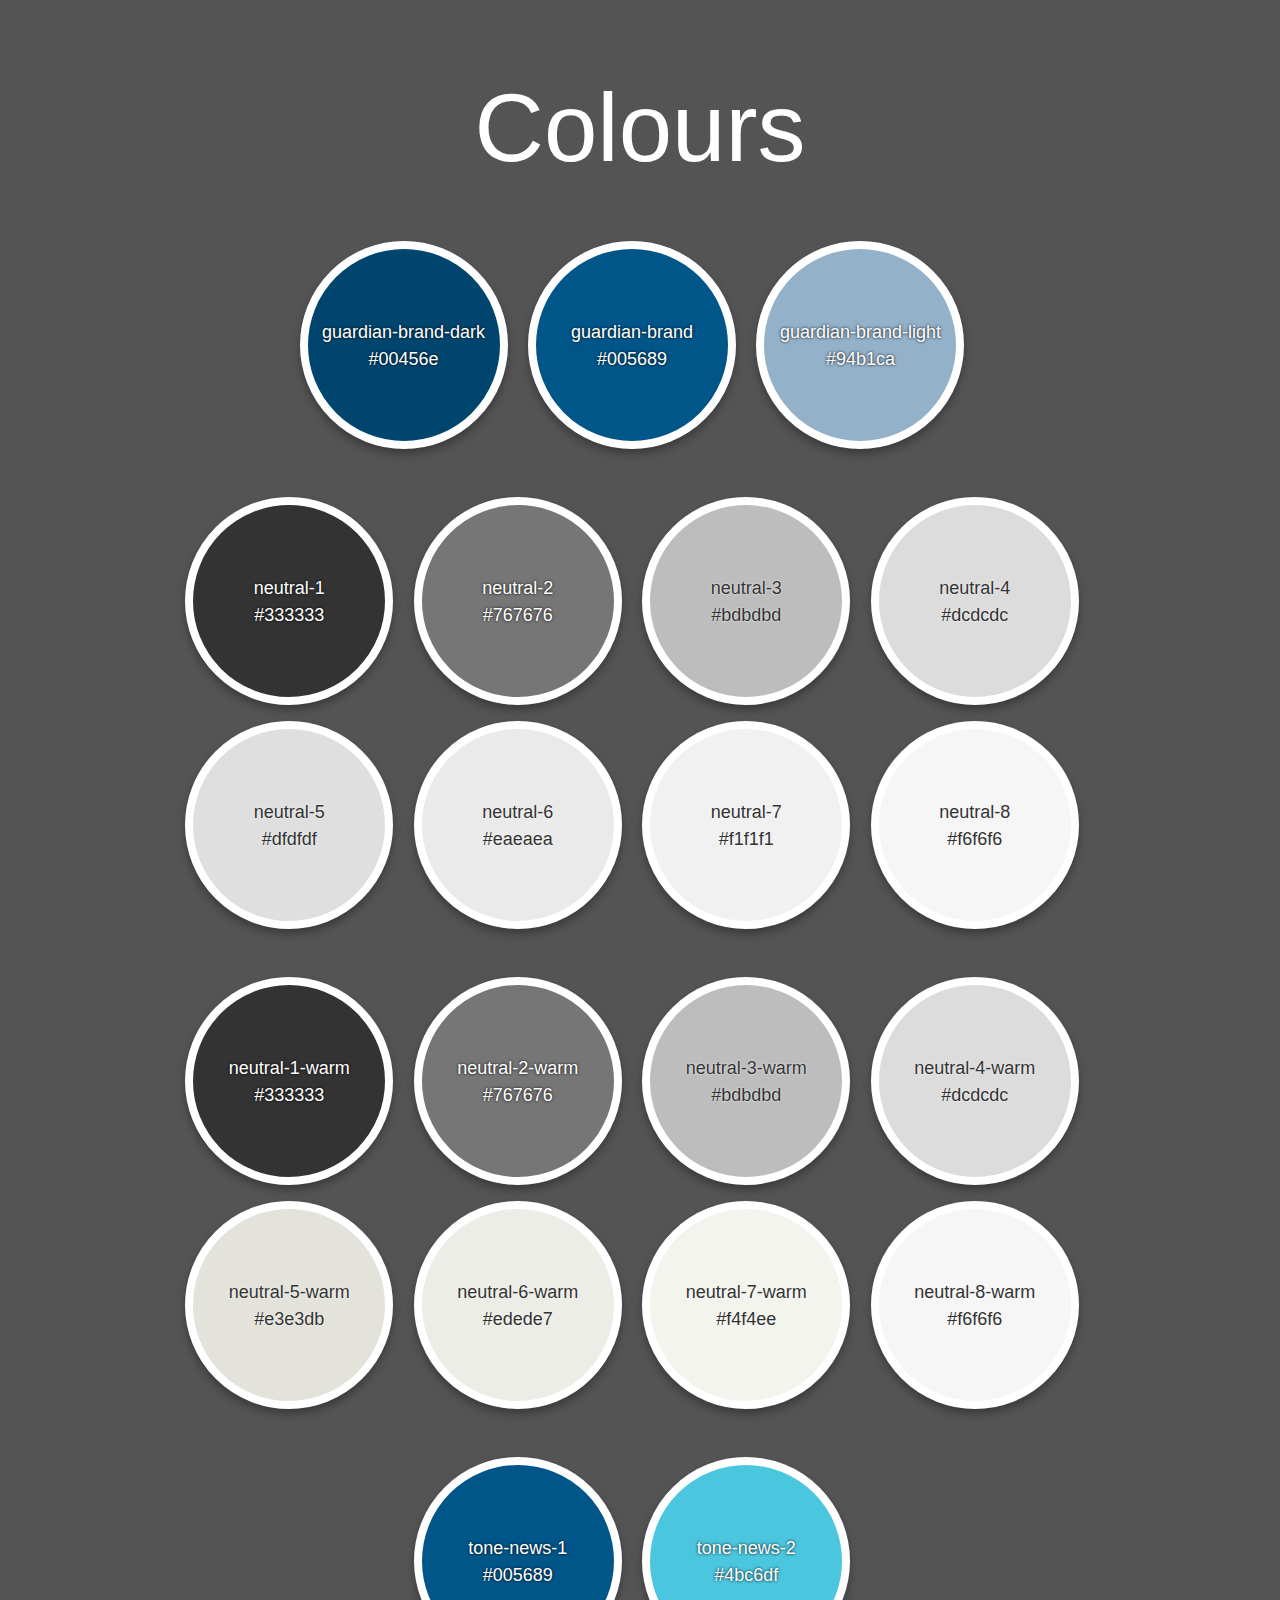
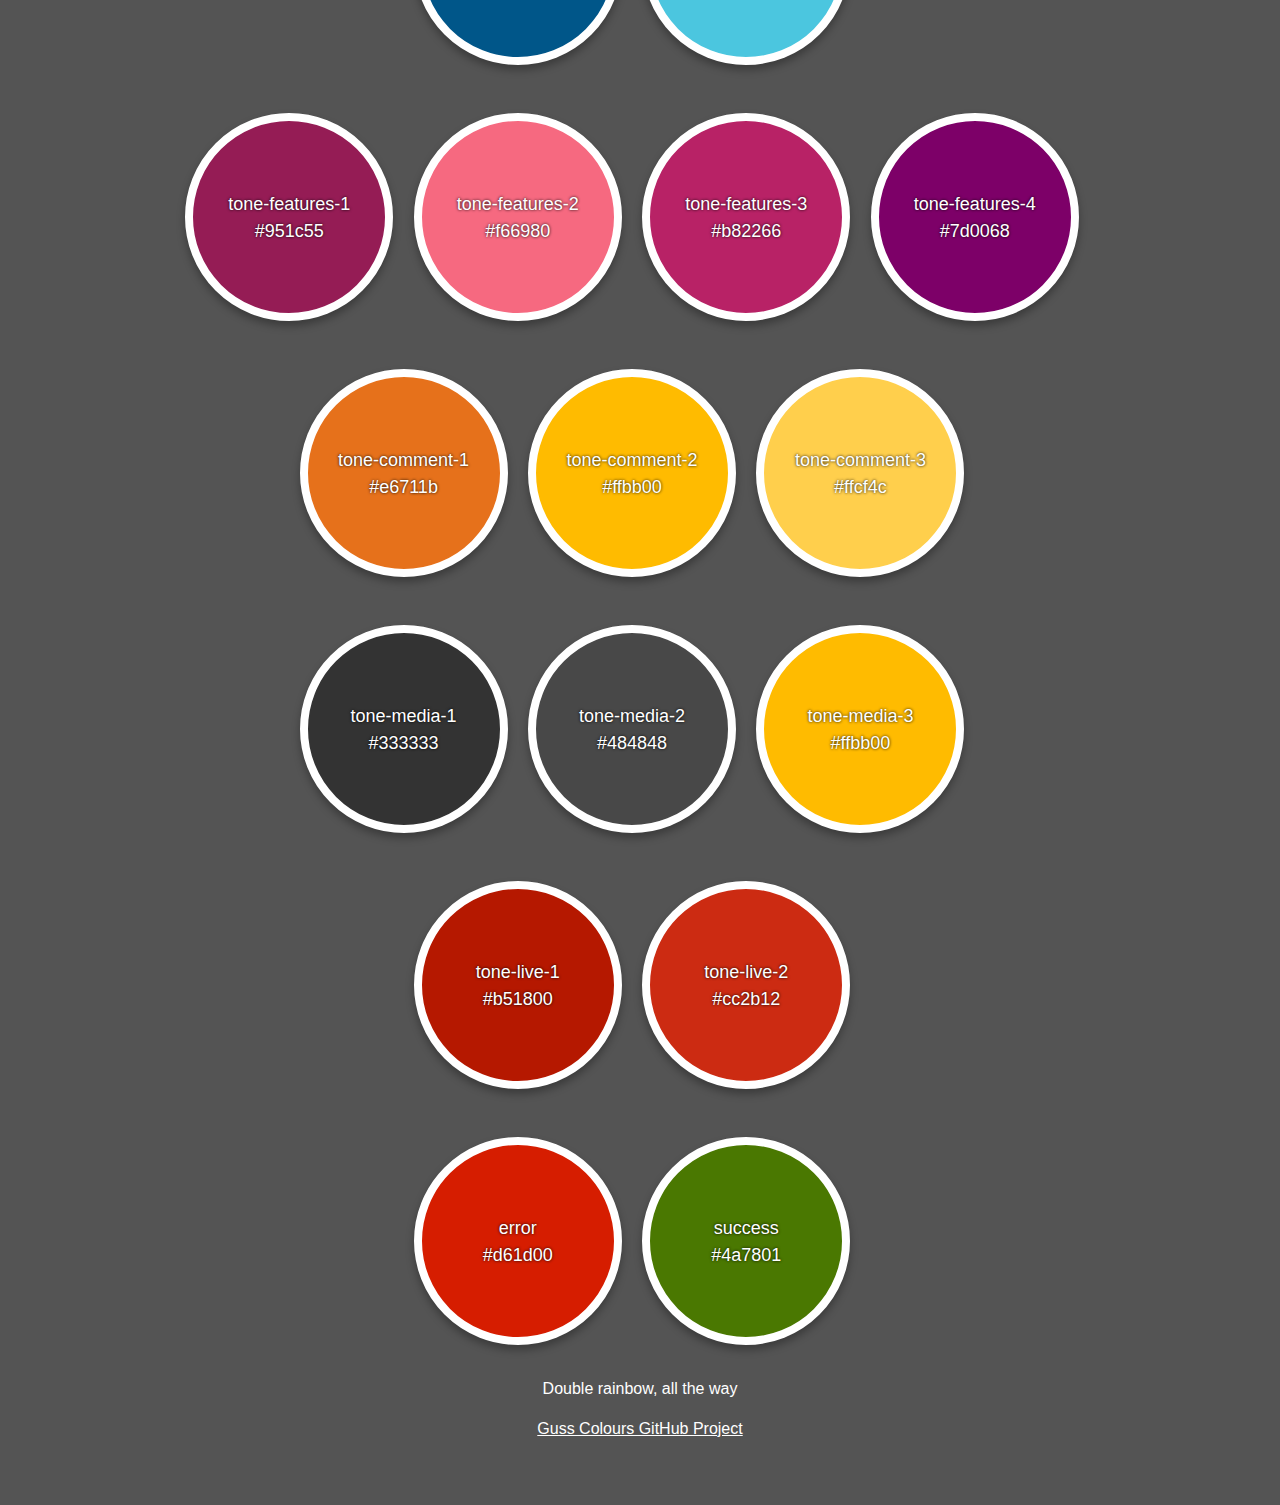
==== commit ee3c6025: "reorder demo colours" ====
--- a/demo/index.html
+++ b/demo/index.html
@@ -8,9 +8,9 @@
 <body>
     <h1>Colours</h1>
 
+    <div class="b-guardian-brand-dark"></div>
     <div class="b-guardian-brand"></div>
     <div class="b-guardian-brand-light"></div>
-    <div class="b-guardian-brand-dark"></div>
 
     <div class="clear"></div>
 
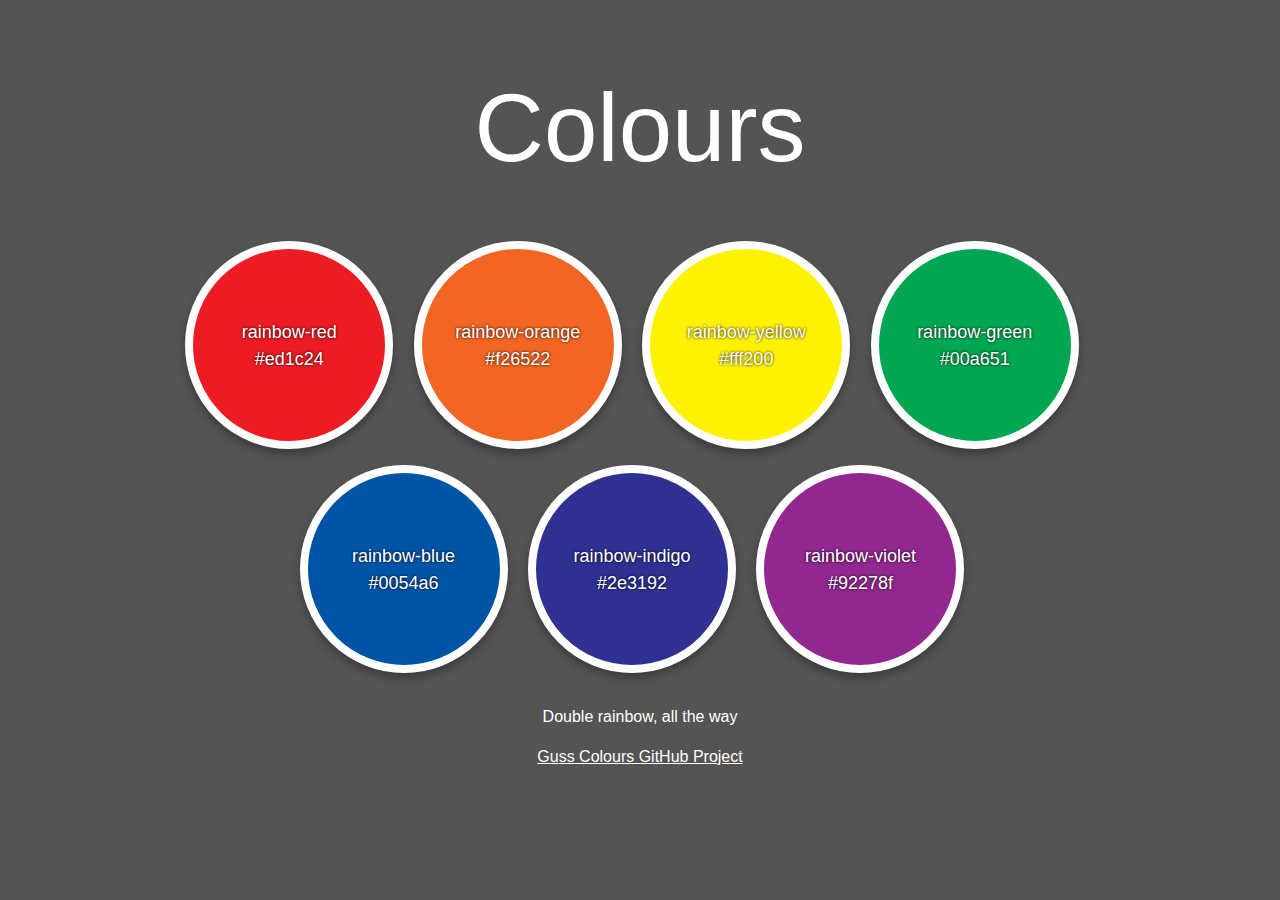
==== commit fa4f89c2: "Update demo" ====
--- a/demo/index.html
+++ b/demo/index.html
@@ -3,70 +3,18 @@
 <head>
     <meta name="charset" content="utf-8" />
     <title>Guardian Colours</title>
-    <link href="styles.css" rel="stylesheet" type="text/css" />
+    <link href="demo.css" rel="stylesheet" type="text/css" />
 </head>
 <body>
     <h1>Colours</h1>
 
-    <div class="b-guardian-brand-dark"></div>
-    <div class="b-guardian-brand"></div>
-    <div class="b-guardian-brand-light"></div>
-
-    <div class="clear"></div>
-
-    <div class="b-neutral-1"></div>
-    <div class="b-neutral-2"></div>
-    <div class="b-neutral-3"></div>
-    <div class="b-neutral-4"></div>
-    <div class="b-neutral-5"></div>
-    <div class="b-neutral-6"></div>
-    <div class="b-neutral-7"></div>
-    <div class="b-neutral-8"></div>
-
-    <div class="clear"></div>
-
-    <div class="b-neutral-1-warm"></div>
-    <div class="b-neutral-2-warm"></div>
-    <div class="b-neutral-3-warm"></div>
-    <div class="b-neutral-4-warm"></div>
-    <div class="b-neutral-5-warm"></div>
-    <div class="b-neutral-6-warm"></div>
-    <div class="b-neutral-7-warm"></div>
-    <div class="b-neutral-8-warm"></div>
-
-    <div class="clear"></div>
-
-    <div class="b-tone-news-1"></div>
-    <div class="b-tone-news-2"></div>
-
-    <div class="clear"></div>
-
-    <div class="b-tone-features-1"></div>
-    <div class="b-tone-features-2"></div>
-    <div class="b-tone-features-3"></div>
-    <div class="b-tone-features-4"></div>
-
-    <div class="clear"></div>
-
-    <div class="b-tone-comment-1"></div>
-    <div class="b-tone-comment-2"></div>
-    <div class="b-tone-comment-3"></div>
-
-    <div class="clear"></div>
-
-    <div class="b-tone-media-1"></div>
-    <div class="b-tone-media-2"></div>
-    <div class="b-tone-media-3"></div>
-
-    <div class="clear"></div>
-
-    <div class="b-tone-live-1"></div>
-    <div class="b-tone-live-2"></div>
-
-    <div class="clear"></div>
-
-    <div class="b-error"></div>
-    <div class="b-success"></div>
+    <div class="b-rainbow-red"></div>
+    <div class="b-rainbow-orange"></div>
+    <div class="b-rainbow-yellow"></div>
+    <div class="b-rainbow-green"></div>
+    <div class="b-rainbow-blue"></div>
+    <div class="b-rainbow-indigo"></div>
+    <div class="b-rainbow-violet"></div>
 
     <p>Double rainbow, all the way</p>
     <p><a href="https://github.com/guardian/guss-colours">Guss Colours GitHub Project</a></p>
--- a/demo/demo.css
+++ b/demo/demo.css
@@ -0,0 +1,152 @@
+/**
+ * An example of a colour palette to be used with guss-colours
+ *
+ * If you're looking for the guardian colour palette: https://github.com/guardian/pasteup-palette
+ * 
+ * @type Map
+ *
+ * @group colours
+ */
+/**
+ * Get a colour from a given colour palette.
+ * 
+ * @param {String} $name                    - colour to get
+ * @param {Map}    $palette ($guss-colours) - palette
+ *
+ * @requires {variable} guss-colours
+ *
+ * @return {Color | Null}
+ *
+ * @group colours
+ */
+/**
+ * Generate helper classes for a given colour palette  
+ * Outputs rules such as: `.c-red { color: red; }`.
+ *
+ * @param {Map}    $palette  ($guss-colours) - palette
+ * @param {String} $prefix   ("c-")          - prefix
+ * @param {String} $property ("color")       - property
+ *
+ * @requires {variable} guss-colours
+ *
+ * @group colours
+ */
+html {
+  max-width: 60em;
+  margin-left: auto;
+  margin-right: auto;
+  padding: 1em 1em 3em;
+  background: #545454;
+  font: 200 1em/1.5 'Helvetica Neue', sans-serif;
+  color: #ffffff;
+  text-align: center;
+  -moz-osx-font-smoothing: grayscale;
+  -webkit-font-smoothing: antialiased; }
+
+h1 {
+  font: 100 6em/1 'Helvetica Neue', sans-serif; }
+
+a {
+  color: #ffffff; }
+
+.clear {
+  margin: 2em; }
+
+.b-rainbow-red {
+  background-color: #ed1c24; }
+
+.b-rainbow-orange {
+  background-color: #f26522; }
+
+.b-rainbow-yellow {
+  background-color: #fff200; }
+
+.b-rainbow-green {
+  background-color: #00a651; }
+
+.b-rainbow-blue {
+  background-color: #0054a6; }
+
+.b-rainbow-indigo {
+  background-color: #2e3192; }
+
+.b-rainbow-violet {
+  background-color: #92278f; }
+
+[class^=b-] {
+  display: inline-block;
+  width: 12em;
+  height: 12em;
+  margin: 0 1em 1em 0;
+  border-radius: 50%;
+  vertical-align: middle;
+  border: 8px solid #fff;
+  text-align: center;
+  text-shadow: #ffffff 0 0 2px;
+  box-shadow: 0 5px 9px rgba(0, 0, 0, 0.3);
+  color: #333333; }
+
+.colour-name,
+.colour-value {
+  font-size: 1.125em;
+  width: 90%;
+  display: inline-block; }
+
+.colour-name {
+  margin-top: calc(50% - 2.75em); }
+
+.b-rainbow-red {
+  text-shadow: 0 0 3px #000000;
+  font-weight: 200;
+  color: #ffffff; }
+  .b-rainbow-red:before {
+    visibility: hidden;
+    content: "rainbow-red"; }
+
+.b-rainbow-orange {
+  text-shadow: 0 0 3px #000000;
+  font-weight: 200;
+  color: #ffffff; }
+  .b-rainbow-orange:before {
+    visibility: hidden;
+    content: "rainbow-orange"; }
+
+.b-rainbow-yellow {
+  text-shadow: 0 0 3px #000000;
+  font-weight: 200;
+  color: #ffffff; }
+  .b-rainbow-yellow:before {
+    visibility: hidden;
+    content: "rainbow-yellow"; }
+
+.b-rainbow-green {
+  text-shadow: 0 0 3px #000000;
+  font-weight: 200;
+  color: #ffffff; }
+  .b-rainbow-green:before {
+    visibility: hidden;
+    content: "rainbow-green"; }
+
+.b-rainbow-blue {
+  text-shadow: 0 0 3px #000000;
+  font-weight: 200;
+  color: #ffffff; }
+  .b-rainbow-blue:before {
+    visibility: hidden;
+    content: "rainbow-blue"; }
+
+.b-rainbow-indigo {
+  text-shadow: 0 0 3px #000000;
+  font-weight: 200;
+  color: #ffffff; }
+  .b-rainbow-indigo:before {
+    visibility: hidden;
+    content: "rainbow-indigo"; }
+
+.b-rainbow-violet {
+  text-shadow: 0 0 3px #000000;
+  font-weight: 200;
+  color: #ffffff; }
+  .b-rainbow-violet:before {
+    visibility: hidden;
+    content: "rainbow-violet"; }
